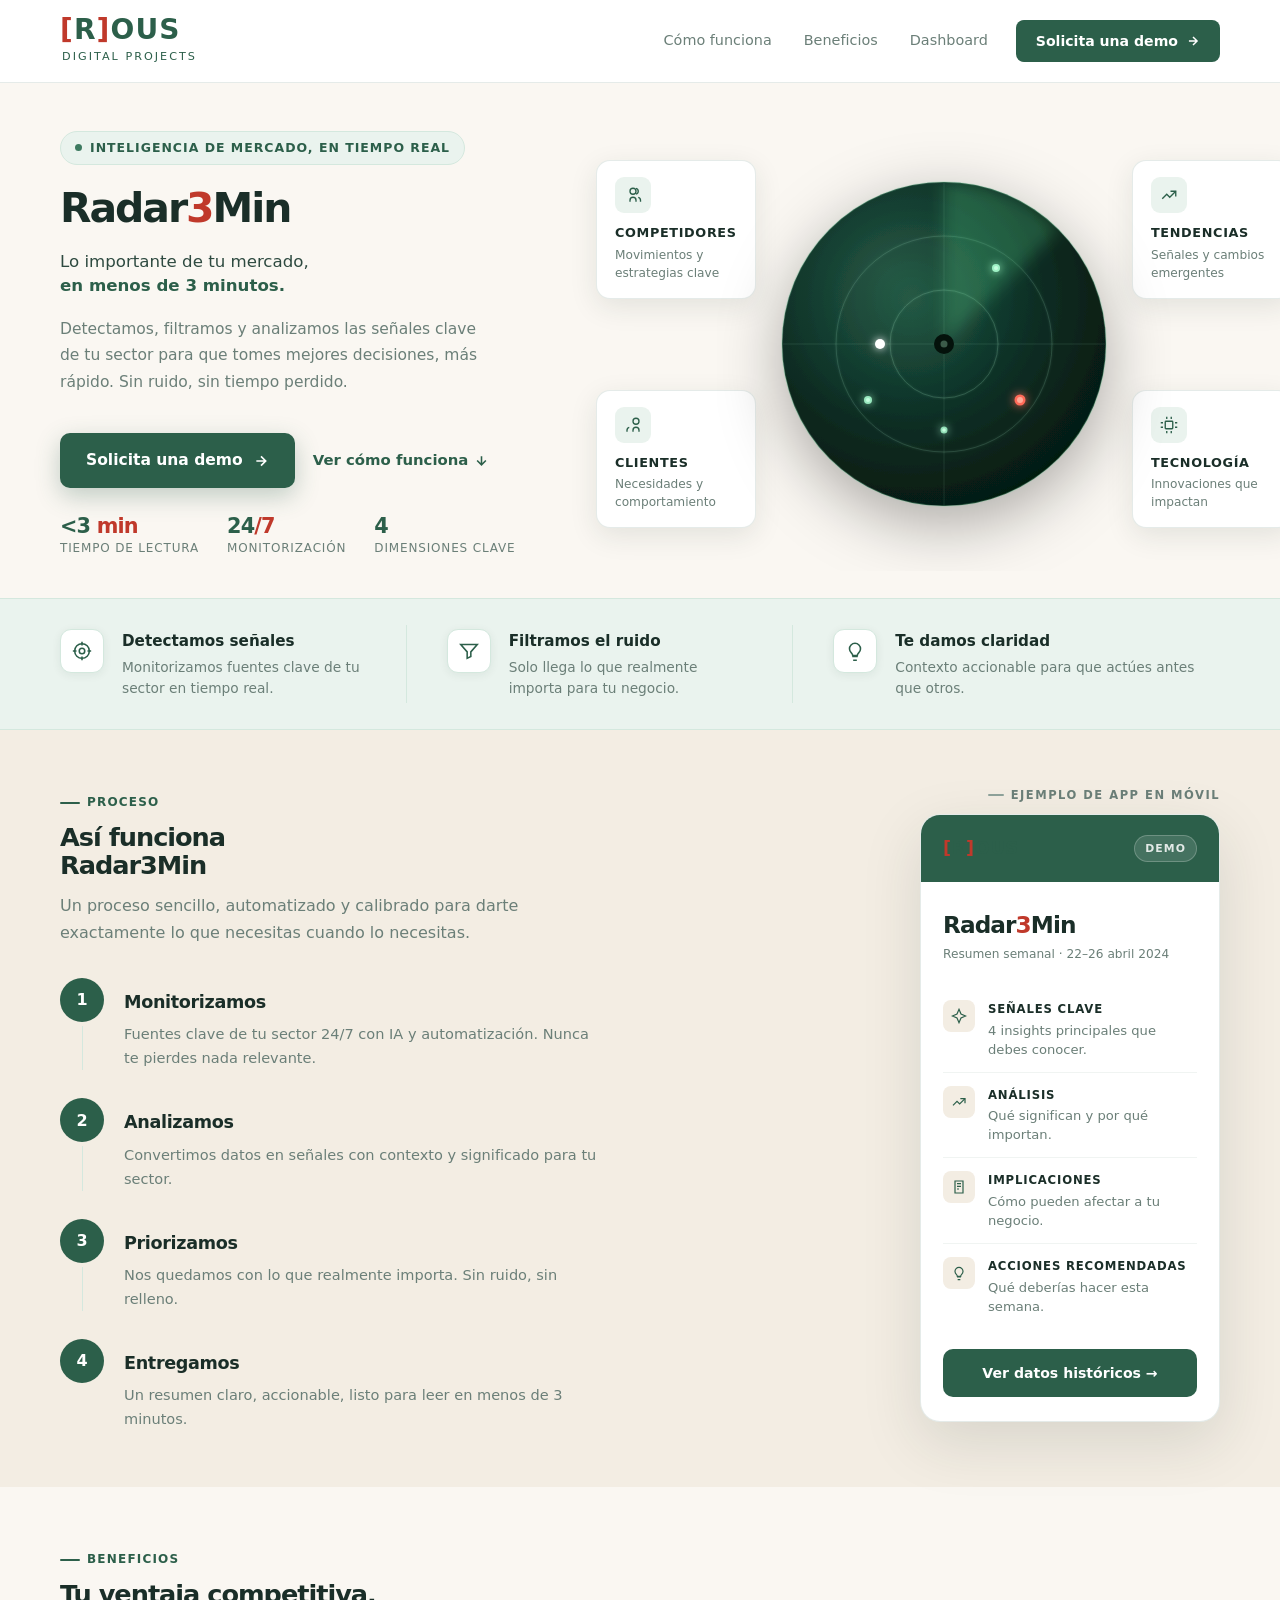
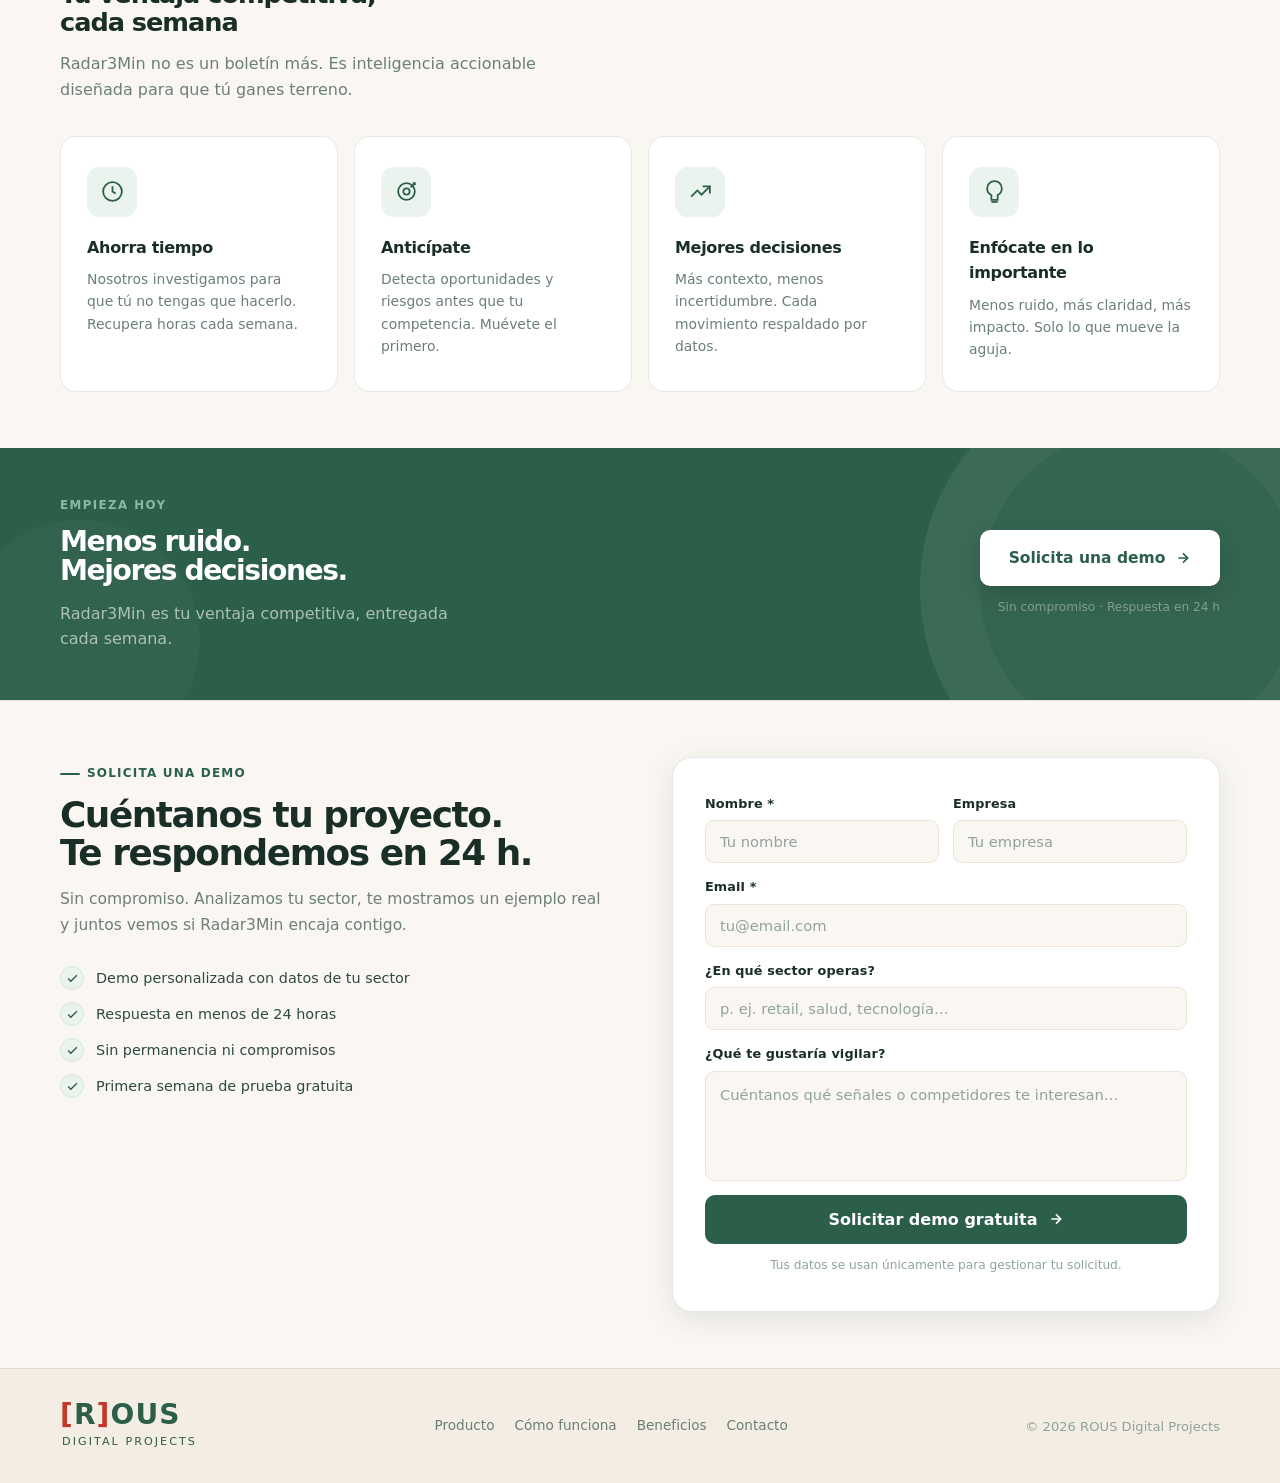
==== index.html @ 96bb55fa "Add files via upload Primera versión Radar3Min" ====
<!DOCTYPE html>
<html lang="es">
<head>
  <meta charset="UTF-8" />
  <meta name="viewport" content="width=device-width, initial-scale=1.0" />
  <title>Radar3Min | ROUS Digital Projects</title>
  <style>
    :root {
      --sage-dark:  #2c5f4a;
      --sage:       #3d7a60;
      --sage-mid:   #5a9478;
      --sage-light: #8bb8a0;
      --sage-pale:  #d4e8de;
      --sage-ghost: #eaf3ee;

      --red:        #c0392b;
      --red-soft:   #e05a4e;

      --cream:      #faf7f2;
      --cream2:     #f3ede3;
      --cream3:     #ece5d8;
      --cream4:     #e4dccb;

      --ink:        #1a2e28;
      --ink2:       #2e4a40;
      --muted:      #6b7f78;
      --muted2:     #8fa39b;

      --line:       rgba(44,95,74,0.12);
      --line2:      rgba(44,95,74,0.07);

      --shadow-sm:  0 2px 10px rgba(28,50,42,0.07);
      --shadow-md:  0 8px 28px rgba(28,50,42,0.10);
      --shadow-lg:  0 20px 60px rgba(28,50,42,0.13);
    }

    * { box-sizing: border-box; margin: 0; padding: 0; }
    html { scroll-behavior: smooth; }

    body {
      font-family: Inter, system-ui, -apple-system, "Segoe UI", sans-serif;
      color: var(--ink);
      background: var(--cream);
      line-height: 1.6;
      -webkit-font-smoothing: antialiased;
    }

    a { color: inherit; text-decoration: none; }
    img { display: block; max-width: 100%; }

    .container {
      width: min(1160px, 92%);
      margin: 0 auto;
    }

    /* ── BRAND ── */
    .brand-wrap {
      display: inline-flex;
      flex-direction: column;
      gap: 4px;
      text-decoration: none;
    }

    .brand-name {
      display: flex;
      align-items: baseline;
      gap: 0;
      font-size: 1.75rem;
      font-weight: 300;
      letter-spacing: 0.04em;
      line-height: 1;
    }

    .brand-bracket {
      color: var(--red);
      font-weight: 700;
    }

    .brand-letter {
      color: var(--sage-dark);
      font-weight: 600;
    }

    .brand-ous {
      color: var(--sage-dark);
      font-weight: 700;
    }

    .brand-name {
      color: var(--sage-dark);
    }

    .brand-sub {
      font-size: 0.7rem;
      letter-spacing: 0.18em;
      text-transform: uppercase;
      margin-left: 2px;
      font-weight: 500;
      color: var(--sage-dark);
    }

    /* on dark backgrounds keep brackets red, rest white */
    .brand-light .brand-name   { color: white; }
    .brand-light .brand-letter { color: var(--sage-dark); }
    .brand-light .brand-ous    { color: var(--sage-dark); }
    .brand-light .brand-sub    { color: rgba(255,255,255,0.6); }

    /* ── HEADER ── */
    header {
      background: white;
      border-bottom: 1px solid var(--line);
      position: sticky;
      top: 0;
      z-index: 100;
    }

    .header-inner {
      display: flex;
      align-items: center;
      justify-content: space-between;
      gap: 24px;
      padding: 16px 0;
    }

    nav {
      display: flex;
      align-items: center;
      gap: 4px;
    }

    nav a:not(.nav-cta) {
      color: var(--muted);
      font-size: 0.9rem;
      font-weight: 500;
      padding: 8px 14px;
      border-radius: 8px;
      transition: color 0.18s, background 0.18s;
    }

    nav a:not(.nav-cta):hover {
      color: var(--ink);
      background: var(--cream2);
    }

    .nav-cta {
      background: var(--sage-dark);
      color: white;
      font-size: 0.88rem;
      font-weight: 600;
      padding: 10px 20px;
      border-radius: 8px;
      margin-left: 10px;
      display: inline-flex;
      align-items: center;
      gap: 8px;
      transition: background 0.18s, transform 0.15s;
    }

    .nav-cta:hover {
      background: var(--sage);
      transform: translateY(-1px);
    }

    /* ── HERO ── */
    .hero {
      background: var(--cream);
      padding: 48px 0 40px;
    }

    .hero-grid {
      display: grid;
      grid-template-columns: 1fr 1fr;
      gap: 56px;
      align-items: center;
    }

    .hero-pill {
      display: inline-flex;
      align-items: center;
      gap: 8px;
      background: var(--sage-ghost);
      border: 1px solid var(--sage-pale);
      color: var(--sage-dark);
      font-size: 0.78rem;
      font-weight: 600;
      letter-spacing: 0.08em;
      text-transform: uppercase;
      padding: 6px 14px;
      border-radius: 999px;
      margin-bottom: 24px;
    }

    .dot-pulse {
      width: 7px;
      height: 7px;
      border-radius: 50%;
      background: var(--sage);
      animation: pulse-dot 2.2s ease-in-out infinite;
    }

    @keyframes pulse-dot {
      0%, 100% { opacity: 1; transform: scale(1); }
      50%       { opacity: 0.4; transform: scale(0.8); }
    }

    h1 {
      font-size: clamp(1.9rem, 3.2vw, 2.8rem);
      font-weight: 800;
      letter-spacing: -0.05em;
      line-height: 0.95;
      color: var(--ink);
      margin-bottom: 22px;
    }

    h1 .accent { color: var(--red); }

    .hero-tagline {
      font-size: clamp(1rem, 1.3vw, 1.15rem);
      color: var(--ink2);
      font-weight: 400;
      line-height: 1.45;
      max-width: 460px;
      margin-bottom: 18px;
    }

    .hero-tagline strong { font-weight: 700; color: var(--sage-dark); }

    .hero-copy {
      font-size: 0.97rem;
      color: var(--muted);
      max-width: 420px;
      margin-bottom: 38px;
      line-height: 1.7;
    }

    .hero-actions {
      display: flex;
      align-items: center;
      gap: 18px;
      flex-wrap: wrap;
      margin-bottom: 28px;
    }

    .btn-primary {
      background: var(--sage-dark);
      color: white;
      padding: 15px 26px;
      border-radius: 10px;
      font-weight: 700;
      font-size: 0.97rem;
      display: inline-flex;
      align-items: center;
      gap: 10px;
      box-shadow: 0 8px 24px rgba(44,95,74,0.28);
      transition: background 0.18s, transform 0.15s, box-shadow 0.18s;
    }

    .btn-primary:hover {
      background: var(--sage);
      transform: translateY(-2px);
      box-shadow: 0 14px 32px rgba(44,95,74,0.34);
    }

    .btn-text {
      color: var(--sage-dark);
      font-weight: 600;
      font-size: 0.93rem;
      display: inline-flex;
      align-items: center;
      gap: 6px;
      transition: gap 0.18s;
    }

    .btn-text:hover { gap: 10px; }

    .hero-trust {
      display: flex;
      gap: 28px;
      flex-wrap: wrap;
    }

    .trust-item {
      display: flex;
      flex-direction: column;
      gap: 2px;
    }

    .trust-value {
      font-size: 1.3rem;
      font-weight: 800;
      color: var(--sage-dark);
      letter-spacing: -0.04em;
      line-height: 1;
    }

    .trust-value .accent { color: var(--red); }

    .trust-label {
      font-size: 0.75rem;
      color: var(--muted);
      text-transform: uppercase;
      letter-spacing: 0.07em;
      font-weight: 500;
    }

    /* ── RADAR SVG ── */
    .radar-side {
      display: flex;
      align-items: center;
      justify-content: center;
    }

    .radar-scene {
      position: relative;
      width: 340px;
      height: 340px;
    }

    .rd {
      position: absolute;
      inset: 0;
      width: 100%;
      height: 100%;
      overflow: visible;
    }

    .rd-sweep {
      transform-origin: 170px 170px;
      animation: rdSpin 5.5s linear infinite;
    }

    @keyframes rdSpin {
      from { transform: rotate(0deg); }
      to   { transform: rotate(360deg); }
    }

    .blip-glow {
      transform-box: fill-box;
      transform-origin: center;
      animation: blipBreath 3.5s ease-in-out infinite;
      animation-delay: var(--delay, 0s);
    }

    @keyframes blipBreath {
      0%, 100% { opacity: 0.6;  transform: scale(0.9); }
      50%       { opacity: 1;   transform: scale(1.18); }
    }

    /* floating label cards around radar */
    .rcard {
      position: absolute;
      background: white;
      border: 1px solid var(--line);
      border-radius: 14px;
      padding: 16px 18px;
      width: 160px;
      box-shadow: var(--shadow-md);
      transition: transform 0.25s ease, box-shadow 0.25s ease;
    }

    .rcard:hover {
      transform: translateY(-4px);
      box-shadow: var(--shadow-lg);
    }

    .rcard-icon {
      width: 36px;
      height: 36px;
      border-radius: 9px;
      background: var(--sage-ghost);
      display: grid;
      place-items: center;
      margin-bottom: 10px;
      color: var(--sage-dark);
    }

    .rcard-icon svg { width: 18px; height: 18px; stroke-width: 1.8; }

    .rcard strong {
      display: block;
      font-size: 0.8rem;
      font-weight: 700;
      color: var(--ink);
      margin-bottom: 3px;
      text-transform: uppercase;
      letter-spacing: 0.05em;
    }

    .rcard p {
      font-size: 0.76rem;
      color: var(--muted);
      line-height: 1.45;
    }

    .rcard.tl { top: -14px;  left: -178px; }
    .rcard.tr { top: -14px;  right: -178px; }
    .rcard.bl { bottom: -14px; left: -178px; }
    .rcard.br { bottom: -14px; right: -178px; }

    /* ── STRIP ── */
    .strip {
      background: var(--sage-ghost);
      border-top: 1px solid var(--sage-pale);
      border-bottom: 1px solid var(--sage-pale);
      padding: 26px 0;
    }

    .strip-grid {
      display: grid;
      grid-template-columns: repeat(3, 1fr);
      gap: 0;
    }

    .strip-item {
      display: flex;
      align-items: flex-start;
      gap: 18px;
      padding: 4px 40px 4px 0;
      border-right: 1px solid var(--sage-pale);
      margin-right: 40px;
    }

    .strip-item:last-child {
      border-right: 0;
      margin-right: 0;
      padding-right: 0;
    }

    .strip-icon {
      width: 44px;
      height: 44px;
      border-radius: 11px;
      background: white;
      border: 1px solid var(--sage-pale);
      display: grid;
      place-items: center;
      flex: 0 0 44px;
      color: var(--sage-dark);
      box-shadow: var(--shadow-sm);
    }

    .strip-icon svg { width: 22px; height: 22px; stroke-width: 1.7; }

    .strip-text strong {
      display: block;
      font-size: 0.95rem;
      font-weight: 700;
      color: var(--ink);
      margin-bottom: 4px;
    }

    .strip-text p {
      font-size: 0.86rem;
      color: var(--muted);
      line-height: 1.5;
    }

    /* ── SECTION BASE ── */
    .section {
      padding: 56px 0;
    }

    .section.tinted {
      background: var(--cream2);
    }

    .tag {
      display: inline-flex;
      align-items: center;
      gap: 7px;
      font-size: 0.75rem;
      font-weight: 700;
      text-transform: uppercase;
      letter-spacing: 0.1em;
      color: var(--sage-dark);
      margin-bottom: 12px;
    }

    .tag::before {
      content: "";
      width: 20px;
      height: 2px;
      background: var(--sage-dark);
      border-radius: 2px;
      flex: 0 0 20px;
    }

    h2.s-title {
      font-size: clamp(1.3rem, 2vw, 1.75rem);
      font-weight: 800;
      letter-spacing: -0.04em;
      line-height: 1.08;
      color: var(--ink);
      margin-bottom: 14px;
    }

    .s-sub {
      font-size: 1rem;
      color: var(--muted);
      max-width: 500px;
      margin-bottom: 32px;
      line-height: 1.65;
    }

    /* ── HOW ── */
    .how-layout {
      display: grid;
      grid-template-columns: 1fr 1fr;
      gap: 64px;
      align-items: start;
    }

    .steps {
      display: flex;
      flex-direction: column;
      gap: 0;
    }

    .step {
      display: flex;
      gap: 20px;
      padding-bottom: 28px;
    }

    .step:last-child { padding-bottom: 0; }

    .step-col {
      display: flex;
      flex-direction: column;
      align-items: center;
      gap: 0;
      flex: 0 0 44px;
    }

    .step-num {
      width: 44px;
      height: 44px;
      border-radius: 50%;
      background: var(--sage-dark);
      color: white;
      display: grid;
      place-items: center;
      font-size: 1rem;
      font-weight: 800;
      flex: 0 0 44px;
      position: relative;
      z-index: 1;
    }

    .step-connector {
      width: 1px;
      flex: 1;
      min-height: 20px;
      background: var(--sage-pale);
      margin-top: 4px;
    }

    .step:last-child .step-connector { display: none; }

    .step-content {
      padding-top: 10px;
    }

    .step-content h3 {
      font-size: 1.1rem;
      font-weight: 700;
      color: var(--ink);
      margin-bottom: 6px;
      letter-spacing: -0.02em;
    }

    .step-content p {
      font-size: 0.91rem;
      color: var(--muted);
      line-height: 1.65;
    }

    /* ── REPORT CARD ── */
    .report-card {
      background: white;
      border-radius: 20px;
      border: 1px solid var(--line);
      box-shadow: var(--shadow-lg);
      overflow: hidden;
      max-width: 300px;
      margin-left: auto;
    }

    .rc-head {
      background: var(--sage-dark);
      padding: 20px 22px;
      display: flex;
      align-items: center;
      justify-content: space-between;
    }

    /* brand inside card: override to small size */
    .rc-head .brand-name { font-size: 1.1rem; }

    /* wrapper for card + label above */
    .report-card-wrapper {
      display: flex;
      flex-direction: column;
      align-items: flex-end;
      gap: 10px;
    }

    .rc-section-label {
      font-size: 0.72rem;
      font-weight: 700;
      text-transform: uppercase;
      letter-spacing: 0.13em;
      color: var(--muted);
      display: flex;
      align-items: center;
      gap: 7px;
    }

    .rc-section-label::before {
      content: "";
      width: 16px;
      height: 1.5px;
      background: var(--muted2);
      border-radius: 2px;
    }

    .rc-badge {
      background: rgba(255,255,255,0.12);
      border: 1px solid rgba(255,255,255,0.22);
      color: rgba(255,255,255,0.85);
      font-size: 0.68rem;
      font-weight: 700;
      letter-spacing: 0.1em;
      text-transform: uppercase;
      padding: 4px 10px;
      border-radius: 999px;
    }

    .rc-body { padding: 24px 22px; }

    .rc-title {
      font-size: 1.45rem;
      font-weight: 800;
      letter-spacing: -0.04em;
      color: var(--ink);
      margin-bottom: 2px;
    }

    .rc-title .accent { color: var(--red); }

    .rc-date {
      font-size: 0.76rem;
      color: var(--muted);
      margin-bottom: 22px;
      display: block;
    }

    .rc-row {
      display: flex;
      gap: 13px;
      padding: 13px 0;
      border-bottom: 1px solid var(--line2);
    }

    .rc-row:last-of-type { border-bottom: 0; }

    .rc-ico {
      width: 32px;
      height: 32px;
      border-radius: 8px;
      background: var(--cream2);
      flex: 0 0 32px;
      display: grid;
      place-items: center;
      color: var(--sage-dark);
    }

    .rc-ico svg { width: 16px; height: 16px; stroke-width: 1.8; }

    .rc-lbl {
      font-size: 0.73rem;
      font-weight: 700;
      text-transform: uppercase;
      letter-spacing: 0.07em;
      color: var(--ink);
      margin-bottom: 2px;
    }

    .rc-desc {
      font-size: 0.82rem;
      color: var(--muted);
      line-height: 1.45;
    }

    .rc-btn {
      display: flex;
      align-items: center;
      justify-content: center;
      gap: 8px;
      background: var(--sage-dark);
      color: white;
      font-weight: 700;
      font-size: 0.88rem;
      padding: 13px 18px;
      border-radius: 10px;
      margin-top: 20px;
      transition: background 0.18s;
    }

    .rc-btn:hover { background: var(--sage); }

    /* ── BENEFITS ── */
    .benefits-grid {
      display: grid;
      grid-template-columns: repeat(4, 1fr);
      gap: 16px;
    }

    .benefit {
      background: white;
      border: 1px solid var(--line);
      border-radius: 16px;
      padding: 30px 26px;
      transition: box-shadow 0.22s, transform 0.22s;
    }

    .benefit:hover {
      box-shadow: var(--shadow-md);
      transform: translateY(-3px);
    }

    .benefit-ico {
      width: 50px;
      height: 50px;
      border-radius: 13px;
      background: var(--sage-ghost);
      display: grid;
      place-items: center;
      margin-bottom: 18px;
      color: var(--sage-dark);
    }

    .benefit-ico svg { width: 25px; height: 25px; stroke-width: 1.7; }

    .benefit h3 {
      font-size: 1rem;
      font-weight: 700;
      color: var(--ink);
      margin-bottom: 8px;
      letter-spacing: -0.02em;
    }

    .benefit p {
      font-size: 0.87rem;
      color: var(--muted);
      line-height: 1.6;
    }

    /* ── CTA ── */
    .cta-band {
      background: var(--sage-dark);
      padding: 48px 0;
      position: relative;
      overflow: hidden;
    }

    .cta-band::before {
      content: "";
      position: absolute;
      right: -80px;
      top: -80px;
      width: 320px;
      height: 320px;
      border-radius: 50%;
      background: rgba(255,255,255,0.04);
      border: 60px solid rgba(255,255,255,0.035);
    }

    .cta-band::after {
      content: "";
      position: absolute;
      left: -40px;
      bottom: -60px;
      width: 240px;
      height: 240px;
      border-radius: 50%;
      background: rgba(255,255,255,0.025);
    }

    .cta-inner {
      position: relative;
      z-index: 1;
      display: grid;
      grid-template-columns: 1fr auto;
      gap: 56px;
      align-items: center;
    }

    .cta-tag {
      font-size: 0.74rem;
      font-weight: 700;
      letter-spacing: 0.12em;
      text-transform: uppercase;
      color: var(--sage-light);
      margin-bottom: 14px;
    }

    .cta-band h2 {
      font-size: clamp(1.4rem, 2.2vw, 2rem);
      font-weight: 800;
      letter-spacing: -0.05em;
      line-height: 1;
      color: white;
      margin-bottom: 16px;
    }

    .cta-band > .cta-inner > div > p {
      font-size: 1rem;
      color: rgba(255,255,255,0.6);
      max-width: 400px;
      line-height: 1.6;
    }

    .cta-right {
      display: flex;
      flex-direction: column;
      gap: 12px;
      align-items: flex-end;
      flex: 0 0 auto;
    }

    .btn-white {
      background: white;
      color: var(--sage-dark);
      font-weight: 700;
      font-size: 0.97rem;
      padding: 16px 28px;
      border-radius: 10px;
      display: inline-flex;
      align-items: center;
      gap: 10px;
      min-width: 240px;
      justify-content: center;
      box-shadow: 0 8px 24px rgba(0,0,0,0.14);
      transition: transform 0.15s, box-shadow 0.15s;
    }

    .btn-white:hover {
      transform: translateY(-2px);
      box-shadow: 0 14px 32px rgba(0,0,0,0.2);
    }

    .cta-note {
      font-size: 0.76rem;
      color: rgba(255,255,255,0.38);
    }

    /* ── FOOTER ── */
    footer {
      background: var(--cream2);
      border-top: 1px solid var(--line);
      padding: 32px 0;
    }

    .footer-inner {
      display: flex;
      align-items: center;
      justify-content: space-between;
      gap: 24px;
      flex-wrap: wrap;
    }

    .footer-links {
      display: flex;
      gap: 20px;
    }

    .footer-links a {
      font-size: 0.85rem;
      color: var(--muted);
      transition: color 0.18s;
    }

    .footer-links a:hover { color: var(--ink); }

    .footer-copy {
      font-size: 0.82rem;
      color: var(--muted2);
    }

    /* ── DEMO FORM ── */
    .demo-section {
      background: var(--cream);
      border-top: 1px solid var(--line);
    }

    .demo-inner {
      display: grid;
      grid-template-columns: 1fr 1fr;
      gap: 64px;
      align-items: start;
    }

    .demo-left h2 {
      font-size: clamp(1.7rem, 2.8vw, 2.3rem);
      font-weight: 800;
      letter-spacing: -0.04em;
      line-height: 1.08;
      color: var(--ink);
      margin-bottom: 14px;
    }

    .demo-left p {
      font-size: 0.97rem;
      color: var(--muted);
      line-height: 1.65;
      margin-bottom: 28px;
    }

    .demo-perks {
      display: flex;
      flex-direction: column;
      gap: 12px;
    }

    .demo-perk {
      display: flex;
      align-items: center;
      gap: 12px;
      font-size: 0.9rem;
      color: var(--ink2);
    }

    .perk-check {
      width: 24px;
      height: 24px;
      border-radius: 50%;
      background: var(--sage-ghost);
      border: 1px solid var(--sage-pale);
      display: grid;
      place-items: center;
      flex: 0 0 24px;
      color: var(--sage-dark);
    }

    .perk-check svg { width: 13px; height: 13px; stroke-width: 2.5; }

    /* form */
    .demo-form {
      background: white;
      border: 1px solid var(--line);
      border-radius: 20px;
      padding: 36px 32px;
      box-shadow: var(--shadow-md);
    }

    .form-row {
      display: grid;
      grid-template-columns: 1fr 1fr;
      gap: 14px;
    }

    .form-group {
      display: flex;
      flex-direction: column;
      gap: 6px;
      margin-bottom: 14px;
    }

    .form-group.full { grid-column: 1 / -1; }

    .form-label {
      font-size: 0.8rem;
      font-weight: 600;
      color: var(--ink);
      letter-spacing: 0.01em;
    }

    .form-input,
    .form-textarea {
      width: 100%;
      padding: 12px 14px;
      border: 1.5px solid var(--cream3);
      border-radius: 9px;
      font-size: 0.92rem;
      font-family: inherit;
      color: var(--ink);
      background: var(--cream);
      outline: none;
      transition: border-color 0.18s, background 0.18s;
      resize: none;
    }

    .form-input::placeholder,
    .form-textarea::placeholder { color: var(--muted2); }

    .form-input:focus,
    .form-textarea:focus {
      border-color: var(--sage-mid);
      background: white;
    }

    .form-textarea { height: 110px; line-height: 1.55; }

    .form-submit {
      width: 100%;
      background: var(--sage-dark);
      color: white;
      border: none;
      padding: 15px 24px;
      border-radius: 10px;
      font-size: 1rem;
      font-weight: 700;
      font-family: inherit;
      cursor: pointer;
      display: flex;
      align-items: center;
      justify-content: center;
      gap: 10px;
      margin-top: 6px;
      transition: background 0.18s, transform 0.15s;
    }

    .form-submit:hover {
      background: var(--sage);
      transform: translateY(-1px);
    }

    .form-note {
      text-align: center;
      font-size: 0.76rem;
      color: var(--muted2);
      margin-top: 12px;
    }

    @media (max-width: 860px) {
      .demo-inner { grid-template-columns: 1fr; gap: 36px; }
    }

    @media (max-width: 580px) {
      .demo-form { padding: 24px 20px; }
      .form-row { grid-template-columns: 1fr; }
    }

    /* ── FADE IN ── */
    .fade {
      opacity: 0;
      transform: translateY(20px);
      transition: opacity 0.55s ease, transform 0.55s ease;
    }

    .fade.in {
      opacity: 1;
      transform: none;
    }

    .fade.d1 { transition-delay: 0.1s; }
    .fade.d2 { transition-delay: 0.2s; }
    .fade.d3 { transition-delay: 0.3s; }
    .fade.d4 { transition-delay: 0.4s; }

    /* ── RESPONSIVE ── */
    @media (max-width: 1080px) {
      .rcard { display: none; }
    }

    @media (max-width: 860px) {
      nav a:not(.nav-cta) { display: none; }

      .hero-grid,
      .how-layout,
      .cta-inner { grid-template-columns: 1fr; }

      .hero-grid { gap: 44px; }

      .radar-side { justify-content: flex-start; }

      .strip-grid { grid-template-columns: 1fr; }
      .strip-item {
        border-right: 0;
        border-bottom: 1px solid var(--sage-pale);
        padding: 0 0 24px;
        margin: 0 0 24px;
      }
      .strip-item:last-child { border-bottom: 0; margin-bottom: 0; padding-bottom: 0; }

      .benefits-grid { grid-template-columns: 1fr 1fr; }

      .report-card { margin: 0; max-width: 100%; }

      .cta-right { align-items: stretch; }
      .btn-white { min-width: auto; }
    }

    @media (max-width: 580px) {
      .hero { padding: 56px 0 52px; }
      .section { padding: 60px 0; }
      .benefits-grid { grid-template-columns: 1fr; }
      .footer-inner { flex-direction: column; align-items: flex-start; }
      .radar-scene { width: 280px; height: 280px; }
    }
  </style>
</head>
<body>

<!-- HEADER -->
<header>
  <div class="container header-inner">
    <a class="brand-wrap brand-dark" href="#" aria-label="ROUS Digital Projects">
      <span class="brand-name">
        <span class="brand-bracket">[</span><span class="brand-letter">R</span><span class="brand-bracket">]</span><span class="brand-ous">OUS</span>
      </span>
      <span class="brand-sub">Digital Projects</span>
    </a>

    <nav>
      <a href="#como-funciona">Cómo funciona</a>
      <a href="#beneficios">Beneficios</a>
      <a href="./radar_3_min_dashboard.html">Dashboard</a>
      <a class="nav-cta" href="#demo">
        Solicita una demo
        <svg width="14" height="14" viewBox="0 0 24 24" fill="none" stroke="currentColor" stroke-width="2.5"><path d="M5 12h14M12 5l7 7-7 7"/></svg>
      </a>
    </nav>
  </div>
</header>

<!-- HERO -->
<section class="hero" id="que-es">
  <div class="container hero-grid">

    <!-- copy -->
    <div>
      <div class="hero-pill">
        <span class="dot-pulse"></span>
        Inteligencia de mercado, en tiempo real
      </div>

      <h1>Radar<span class="accent">3</span>Min</h1>

      <p class="hero-tagline">
        Lo importante de tu mercado,<br>
        <strong>en menos de 3 minutos.</strong>
      </p>

      <p class="hero-copy">
        Detectamos, filtramos y analizamos las señales clave de tu sector para que tomes mejores decisiones, más rápido. Sin ruido, sin tiempo perdido.
      </p>

      <div class="hero-actions">
        <a class="btn-primary" href="#demo">
          Solicita una demo
          <svg width="16" height="16" viewBox="0 0 24 24" fill="none" stroke="currentColor" stroke-width="2.5"><path d="M5 12h14M12 5l7 7-7 7"/></svg>
        </a>
        <a class="btn-text" href="#como-funciona">
          Ver cómo funciona
          <svg width="15" height="15" viewBox="0 0 24 24" fill="none" stroke="currentColor" stroke-width="2.5"><path d="M12 5v14M5 12l7 7 7-7"/></svg>
        </a>
      </div>

      <div class="hero-trust">
        <div class="trust-item">
          <div class="trust-value">&lt;3<span class="accent"> min</span></div>
          <div class="trust-label">Tiempo de lectura</div>
        </div>
        <div class="trust-item">
          <div class="trust-value">24<span class="accent">/7</span></div>
          <div class="trust-label">Monitorización</div>
        </div>
        <div class="trust-item">
          <div class="trust-value">4</div>
          <div class="trust-label">Dimensiones clave</div>
        </div>
      </div>
    </div>

    <!-- radar -->
    <div class="radar-side">
      <div class="radar-scene">

        <!-- floating cards (hidden on small screens) -->
        <div class="rcard tl">
          <div class="rcard-icon">
            <svg viewBox="0 0 24 24" fill="none" stroke="currentColor"><path d="M16 21v-2a4 4 0 0 0-8 0v2"/><circle cx="12" cy="7" r="4"/><path d="M22 21v-2a4 4 0 0 0-3-3.87M16 3.13a4 4 0 0 1 0 7.75"/></svg>
          </div>
          <strong>Competidores</strong>
          <p>Movimientos y estrategias clave</p>
        </div>

        <div class="rcard tr">
          <div class="rcard-icon">
            <svg viewBox="0 0 24 24" fill="none" stroke="currentColor"><path d="M3 17l6-6 4 4 8-8"/><path d="M14 7h7v7"/></svg>
          </div>
          <strong>Tendencias</strong>
          <p>Señales y cambios emergentes</p>
        </div>

        <div class="rcard bl">
          <div class="rcard-icon">
            <svg viewBox="0 0 24 24" fill="none" stroke="currentColor"><path d="M20 21v-2a4 4 0 0 0-8 0v2"/><circle cx="16" cy="7" r="4"/><path d="M4 21v-2a4 4 0 0 1 3-3.87"/></svg>
          </div>
          <strong>Clientes</strong>
          <p>Necesidades y comportamiento</p>
        </div>

        <div class="rcard br">
          <div class="rcard-icon">
            <svg viewBox="0 0 24 24" fill="none" stroke="currentColor"><rect x="7" y="7" width="10" height="10" rx="1"/><path d="M9 1v3M15 1v3M9 20v3M15 20v3M20 9h3M20 15h3M1 9h3M1 15h3"/></svg>
          </div>
          <strong>Tecnología</strong>
          <p>Innovaciones que impactan</p>
        </div>

        <!-- radar SVG – dark sonar style -->
        <svg class="rd" viewBox="0 0 340 340" xmlns="http://www.w3.org/2000/svg">
          <defs>
            <!-- dark green disc, lighter off-centre for depth -->
            <radialGradient id="rdBg" cx="40%" cy="36%" r="68%">
              <stop offset="0%"   stop-color="#1b4d3a"/>
              <stop offset="48%"  stop-color="#0d3228"/>
              <stop offset="100%" stop-color="#051910"/>
            </radialGradient>

            <!-- subtle specular gloss top-left -->
            <radialGradient id="rdSpec" cx="32%" cy="27%" r="46%">
              <stop offset="0%"   stop-color="rgba(140,230,185,0.11)"/>
              <stop offset="100%" stop-color="rgba(140,230,185,0)"/>
            </radialGradient>

            <clipPath id="rdClip">
              <circle cx="170" cy="170" r="162"/>
            </clipPath>

            <filter id="rdShadow" x="-20%" y="-20%" width="140%" height="140%">
              <feDropShadow dx="0" dy="18" stdDeviation="32" flood-color="#000" flood-opacity="0.32"/>
            </filter>

            <!-- ring soft glow -->
            <filter id="ringGlow" x="-8%" y="-8%" width="116%" height="116%">
              <feGaussianBlur stdDeviation="1.2" result="b"/>
              <feMerge><feMergeNode in="b"/><feMergeNode in="SourceGraphic"/></feMerge>
            </filter>

            <!-- sweep sector blur -->
            <filter id="sweepBlur" x="-25%" y="-25%" width="150%" height="150%">
              <feGaussianBlur stdDeviation="8"/>
            </filter>

            <!-- leading edge bright glow -->
            <filter id="edgeGlow" x="-200%" y="-10%" width="500%" height="120%">
              <feGaussianBlur stdDeviation="3" result="b"/>
              <feMerge><feMergeNode in="b"/><feMergeNode in="SourceGraphic"/></feMerge>
            </filter>

            <!-- blip point glow -->
            <filter id="blipGlow" x="-200%" y="-200%" width="500%" height="500%">
              <feGaussianBlur stdDeviation="4.5" result="b"/>
              <feMerge><feMergeNode in="b"/><feMergeNode in="SourceGraphic"/></feMerge>
            </filter>

            <!-- red blip glow -->
            <filter id="redGlow" x="-200%" y="-200%" width="500%" height="500%">
              <feGaussianBlur stdDeviation="5" result="b"/>
              <feMerge><feMergeNode in="b"/><feMergeNode in="SourceGraphic"/></feMerge>
            </filter>
          </defs>

          <!-- disc base -->
          <circle cx="170" cy="170" r="162" fill="url(#rdBg)" filter="url(#rdShadow)"/>

          <!-- clipped interior -->
          <g clip-path="url(#rdClip)">
            <!-- gloss overlay -->
            <circle cx="170" cy="170" r="162" fill="url(#rdSpec)"/>

            <!-- concentric rings -->
            <circle cx="170" cy="170" r="54"  fill="none" stroke="rgba(160,225,190,0.2)"  stroke-width="1" filter="url(#ringGlow)"/>
            <circle cx="170" cy="170" r="108" fill="none" stroke="rgba(160,225,190,0.16)" stroke-width="1" filter="url(#ringGlow)"/>

            <!-- crosshair: H + V only, very subtle -->
            <line x1="8"   y1="170" x2="332" y2="170" stroke="rgba(160,225,190,0.13)" stroke-width="1"/>
            <line x1="170" y1="8"   x2="170" y2="332" stroke="rgba(160,225,190,0.13)" stroke-width="1"/>

            <!-- rotating sweep (45° sector clockwise from north) -->
            <g class="rd-sweep">
              <path d="M170,170 L170,8 A162,162 0 0,1 285,55 Z"
                    fill="rgba(80,200,130,0.28)" filter="url(#sweepBlur)"/>
              <line x1="170" y1="170" x2="170" y2="8"
                    stroke="rgba(180,255,215,0.82)" stroke-width="1.5" stroke-linecap="round"
                    filter="url(#edgeGlow)"/>
            </g>

            <!-- blip 1: bright white, mid-left -->
            <circle cx="106" cy="170" r="5"   fill="white"                    filter="url(#blipGlow)"/>
            <circle cx="106" cy="170" r="2.5" fill="white"/>

            <!-- blip 2: upper-right -->
            <circle cx="222" cy="94"  r="4"   fill="rgba(170,255,210,0.88)"  filter="url(#blipGlow)"/>
            <circle cx="222" cy="94"  r="2"   fill="rgba(200,255,225,0.95)"/>

            <!-- blip 3: lower-left -->
            <circle cx="94"  cy="226" r="4"   fill="rgba(170,255,210,0.85)"  filter="url(#blipGlow)"/>
            <circle cx="94"  cy="226" r="2"   fill="rgba(200,255,225,0.95)"/>

            <!-- blip 4: red alert, lower-right -->
            <circle cx="246" cy="226" r="5.5" fill="#ff6b58"                  filter="url(#redGlow)"/>
            <circle cx="246" cy="226" r="3"   fill="#ffaa98"/>

            <!-- blip 5: lower-centre -->
            <circle cx="170" cy="256" r="3.5" fill="rgba(170,255,210,0.8)"   filter="url(#blipGlow)"/>
            <circle cx="170" cy="256" r="1.8" fill="rgba(200,255,225,0.95)"/>

            <!-- centre dot -->
            <circle cx="170" cy="170" r="10" fill="#04120b"/>
            <circle cx="170" cy="170" r="3.5" fill="rgba(160,225,190,0.35)"/>
          </g>

          <!-- outer ring -->
          <circle cx="170" cy="170" r="162" fill="none"
                  stroke="rgba(120,200,155,0.28)" stroke-width="1.5"/>
        </svg>

      </div>
    </div>

  </div>
</section>

<!-- STRIP -->
<div class="strip">
  <div class="container strip-grid">
    <div class="strip-item fade d1">
      <div class="strip-icon">
        <svg viewBox="0 0 24 24" fill="none" stroke="currentColor"><circle cx="12" cy="12" r="8"/><circle cx="12" cy="12" r="3"/><path d="M12 2v4M12 18v4M2 12h4M18 12h4"/></svg>
      </div>
      <div class="strip-text">
        <strong>Detectamos señales</strong>
        <p>Monitorizamos fuentes clave de tu sector en tiempo real.</p>
      </div>
    </div>

    <div class="strip-item fade d2">
      <div class="strip-icon">
        <svg viewBox="0 0 24 24" fill="none" stroke="currentColor"><path d="M3 5h18l-7 8v5l-4 2v-7L3 5z"/></svg>
      </div>
      <div class="strip-text">
        <strong>Filtramos el ruido</strong>
        <p>Solo llega lo que realmente importa para tu negocio.</p>
      </div>
    </div>

    <div class="strip-item fade d3">
      <div class="strip-icon">
        <svg viewBox="0 0 24 24" fill="none" stroke="currentColor"><path d="M9 18h6M10 22h4M8 14a6 6 0 1 1 8 0c-1 1-1.5 2-1.5 3h-5c0-1-.5-2-1.5-3z"/></svg>
      </div>
      <div class="strip-text">
        <strong>Te damos claridad</strong>
        <p>Contexto accionable para que actúes antes que otros.</p>
      </div>
    </div>
  </div>
</div>

<!-- HOW IT WORKS -->
<section class="section tinted" id="como-funciona">
  <div class="container how-layout">
    <div>
      <div class="tag">Proceso</div>
      <h2 class="s-title">Así funciona<br>Radar3Min</h2>
      <p class="s-sub">Un proceso sencillo, automatizado y calibrado para darte exactamente lo que necesitas cuando lo necesitas.</p>

      <div class="steps">
        <div class="step fade">
          <div class="step-col">
            <div class="step-num">1</div>
            <div class="step-connector"></div>
          </div>
          <div class="step-content">
            <h3>Monitorizamos</h3>
            <p>Fuentes clave de tu sector 24/7 con IA y automatización. Nunca te pierdes nada relevante.</p>
          </div>
        </div>

        <div class="step fade d1">
          <div class="step-col">
            <div class="step-num">2</div>
            <div class="step-connector"></div>
          </div>
          <div class="step-content">
            <h3>Analizamos</h3>
            <p>Convertimos datos en señales con contexto y significado para tu sector.</p>
          </div>
        </div>

        <div class="step fade d2">
          <div class="step-col">
            <div class="step-num">3</div>
            <div class="step-connector"></div>
          </div>
          <div class="step-content">
            <h3>Priorizamos</h3>
            <p>Nos quedamos con lo que realmente importa. Sin ruido, sin relleno.</p>
          </div>
        </div>

        <div class="step fade d3">
          <div class="step-col">
            <div class="step-num">4</div>
            <div class="step-connector"></div>
          </div>
          <div class="step-content">
            <h3>Entregamos</h3>
            <p>Un resumen claro, accionable, listo para leer en menos de 3 minutos.</p>
          </div>
        </div>
      </div>
    </div>

    <!-- report card -->
    <div class="report-card-wrapper">
      <p class="rc-section-label">Ejemplo de app en móvil</p>

    <aside class="report-card fade d1" id="ejemplo">
      <div class="rc-head">
        <div class="brand-wrap brand-light">
          <span class="brand-name"><span class="brand-bracket">[</span><span class="brand-letter">R</span><span class="brand-bracket">]</span><span class="brand-ous">OUS</span></span>
        </div>
        <span class="rc-badge">Demo</span>
      </div>

      <div class="rc-body">
        <div class="rc-title">Radar<span class="accent">3</span>Min</div>
        <span class="rc-date">Resumen semanal · 22–26 abril 2024</span>

        <div class="rc-row">
          <div class="rc-ico">
            <svg viewBox="0 0 24 24" fill="none" stroke="currentColor"><path d="M12 2l3 7 7 3-7 3-3 7-3-7-7-3 7-3 3-7z"/></svg>
          </div>
          <div>
            <div class="rc-lbl">Señales clave</div>
            <div class="rc-desc">4 insights principales que debes conocer.</div>
          </div>
        </div>

        <div class="rc-row">
          <div class="rc-ico">
            <svg viewBox="0 0 24 24" fill="none" stroke="currentColor"><path d="M3 17l6-6 4 4 8-8"/><path d="M14 7h7v7"/></svg>
          </div>
          <div>
            <div class="rc-lbl">Análisis</div>
            <div class="rc-desc">Qué significan y por qué importan.</div>
          </div>
        </div>

        <div class="rc-row">
          <div class="rc-ico">
            <svg viewBox="0 0 24 24" fill="none" stroke="currentColor"><path d="M6 3h12v18H6z"/><path d="M9 7h6M9 11h6M9 15h3"/></svg>
          </div>
          <div>
            <div class="rc-lbl">Implicaciones</div>
            <div class="rc-desc">Cómo pueden afectar a tu negocio.</div>
          </div>
        </div>

        <div class="rc-row">
          <div class="rc-ico">
            <svg viewBox="0 0 24 24" fill="none" stroke="currentColor"><path d="M9 18h6M10 22h4M8 14a6 6 0 1 1 8 0c-1 1-1.5 2-1.5 3h-5c0-1-.5-2-1.5-3z"/></svg>
          </div>
          <div>
            <div class="rc-lbl">Acciones recomendadas</div>
            <div class="rc-desc">Qué deberías hacer esta semana.</div>
          </div>
        </div>

        <a class="rc-btn" href="./radar_3_min_dashboard.html">Ver datos históricos →</a>
      </div>
    </aside>
    </div><!-- /report-card-wrapper -->
  </div>
</section>

<!-- BENEFITS -->
<section class="section" id="beneficios">
  <div class="container">
    <div class="tag">Beneficios</div>
    <h2 class="s-title">Tu ventaja competitiva,<br>cada semana</h2>
    <p class="s-sub">Radar3Min no es un boletín más. Es inteligencia accionable diseñada para que tú ganes terreno.</p>

    <div class="benefits-grid">
      <article class="benefit fade">
        <div class="benefit-ico">
          <svg viewBox="0 0 24 24" fill="none" stroke="currentColor"><circle cx="12" cy="12" r="9"/><path d="M12 7v5l3 2"/></svg>
        </div>
        <h3>Ahorra tiempo</h3>
        <p>Nosotros investigamos para que tú no tengas que hacerlo. Recupera horas cada semana.</p>
      </article>

      <article class="benefit fade d1">
        <div class="benefit-ico">
          <svg viewBox="0 0 24 24" fill="none" stroke="currentColor"><circle cx="12" cy="12" r="8"/><circle cx="12" cy="12" r="3"/><path d="M16 8l4-4M18 4h2v2"/></svg>
        </div>
        <h3>Anticípate</h3>
        <p>Detecta oportunidades y riesgos antes que tu competencia. Muévete el primero.</p>
      </article>

      <article class="benefit fade d2">
        <div class="benefit-ico">
          <svg viewBox="0 0 24 24" fill="none" stroke="currentColor"><path d="M3 17l6-6 4 4 8-8"/><path d="M14 7h7v7"/></svg>
        </div>
        <h3>Mejores decisiones</h3>
        <p>Más contexto, menos incertidumbre. Cada movimiento respaldado por datos.</p>
      </article>

      <article class="benefit fade d3">
        <div class="benefit-ico">
          <svg viewBox="0 0 24 24" fill="none" stroke="currentColor"><path d="M12 2a7 7 0 0 0-7 7c0 2.8 1.6 5.2 4 6.3V20h6v-4.7c2.4-1.1 4-3.5 4-6.3a7 7 0 0 0-7-7z"/><path d="M9 22h6"/></svg>
        </div>
        <h3>Enfócate en lo importante</h3>
        <p>Menos ruido, más claridad, más impacto. Solo lo que mueve la aguja.</p>
      </article>
    </div>
  </div>
</section>

<!-- CTA -->
<section class="cta-band">
  <div class="container cta-inner">
    <div>
      <div class="cta-tag">Empieza hoy</div>
      <h2>Menos ruido.<br>Mejores decisiones.</h2>
      <p>Radar3Min es tu ventaja competitiva, entregada cada semana.</p>
    </div>

    <div class="cta-right">
      <a class="btn-white" href="#demo">
        Solicita una demo
        <svg width="16" height="16" viewBox="0 0 24 24" fill="none" stroke="currentColor" stroke-width="2.5"><path d="M5 12h14M12 5l7 7-7 7"/></svg>
      </a>
      <span class="cta-note">Sin compromiso · Respuesta en 24 h</span>
    </div>
  </div>
</section>

<!-- DEMO FORM -->
<section class="section demo-section" id="demo">
  <div class="container demo-inner">

    <div class="demo-left fade">
      <div class="tag">Solicita una demo</div>
      <h2>Cuéntanos tu proyecto.<br>Te respondemos en 24&nbsp;h.</h2>
      <p>Sin compromiso. Analizamos tu sector, te mostramos un ejemplo real y juntos vemos si Radar3Min encaja contigo.</p>

      <div class="demo-perks">
        <div class="demo-perk">
          <div class="perk-check">
            <svg viewBox="0 0 24 24" fill="none" stroke="currentColor"><polyline points="20 6 9 17 4 12"/></svg>
          </div>
          Demo personalizada con datos de tu sector
        </div>
        <div class="demo-perk">
          <div class="perk-check">
            <svg viewBox="0 0 24 24" fill="none" stroke="currentColor"><polyline points="20 6 9 17 4 12"/></svg>
          </div>
          Respuesta en menos de 24 horas
        </div>
        <div class="demo-perk">
          <div class="perk-check">
            <svg viewBox="0 0 24 24" fill="none" stroke="currentColor"><polyline points="20 6 9 17 4 12"/></svg>
          </div>
          Sin permanencia ni compromisos
        </div>
        <div class="demo-perk">
          <div class="perk-check">
            <svg viewBox="0 0 24 24" fill="none" stroke="currentColor"><polyline points="20 6 9 17 4 12"/></svg>
          </div>
          Primera semana de prueba gratuita
        </div>
      </div>
    </div>

    <div class="demo-form fade d1">
      <form action="https://formsubmit.co/info@rosaliacontrerasmoreira.com" method="POST">
        <!-- formsubmit config -->
        <input type="hidden" name="_subject"  value="Nueva solicitud de demo · Radar3Min">
        <input type="hidden" name="_captcha"  value="false">
        <input type="hidden" name="_template" value="table">
        <input type="hidden" name="_next"     value="https://radar.rosaliacontrerasmoreira.com/gracias.html">

        <div class="form-row">
          <div class="form-group">
            <label class="form-label" for="f-nombre">Nombre *</label>
            <input class="form-input" id="f-nombre" type="text" name="nombre" placeholder="Tu nombre" required>
          </div>
          <div class="form-group">
            <label class="form-label" for="f-empresa">Empresa</label>
            <input class="form-input" id="f-empresa" type="text" name="empresa" placeholder="Tu empresa">
          </div>
        </div>

        <div class="form-group">
          <label class="form-label" for="f-email">Email *</label>
          <input class="form-input" id="f-email" type="email" name="email" placeholder="tu@email.com" required>
        </div>

        <div class="form-group">
          <label class="form-label" for="f-sector">¿En qué sector operas?</label>
          <input class="form-input" id="f-sector" type="text" name="sector" placeholder="p. ej. retail, salud, tecnología…">
        </div>

        <div class="form-group">
          <label class="form-label" for="f-mensaje">¿Qué te gustaría vigilar?</label>
          <textarea class="form-textarea" id="f-mensaje" name="mensaje" placeholder="Cuéntanos qué señales o competidores te interesan…"></textarea>
        </div>

        <button class="form-submit" type="submit">
          Solicitar demo gratuita
          <svg width="16" height="16" viewBox="0 0 24 24" fill="none" stroke="currentColor" stroke-width="2.5"><path d="M5 12h14M12 5l7 7-7 7"/></svg>
        </button>
      </form>
      <p class="form-note">Tus datos se usan únicamente para gestionar tu solicitud.</p>
    </div>

  </div>
</section>

<!-- FOOTER -->
<footer>
  <div class="container footer-inner">
    <div class="brand-wrap brand-dark">
      <span class="brand-name"><span class="brand-bracket">[</span><span class="brand-letter">R</span><span class="brand-bracket">]</span><span class="brand-ous">OUS</span></span>
      <span class="brand-sub">Digital Projects</span>
    </div>

    <div class="footer-links">
      <a href="#que-es">Producto</a>
      <a href="#como-funciona">Cómo funciona</a>
      <a href="#beneficios">Beneficios</a>
      <a href="#demo">Contacto</a>
    </div>

    <span class="footer-copy">© 2026 ROUS Digital Projects</span>
  </div>
</footer>

<script>
  const obs = new IntersectionObserver(
    entries => entries.forEach(e => { if (e.isIntersecting) e.target.classList.add('in'); }),
    { threshold: 0.12 }
  );
  document.querySelectorAll('.fade').forEach(el => obs.observe(el));
</script>
</body>
</html>
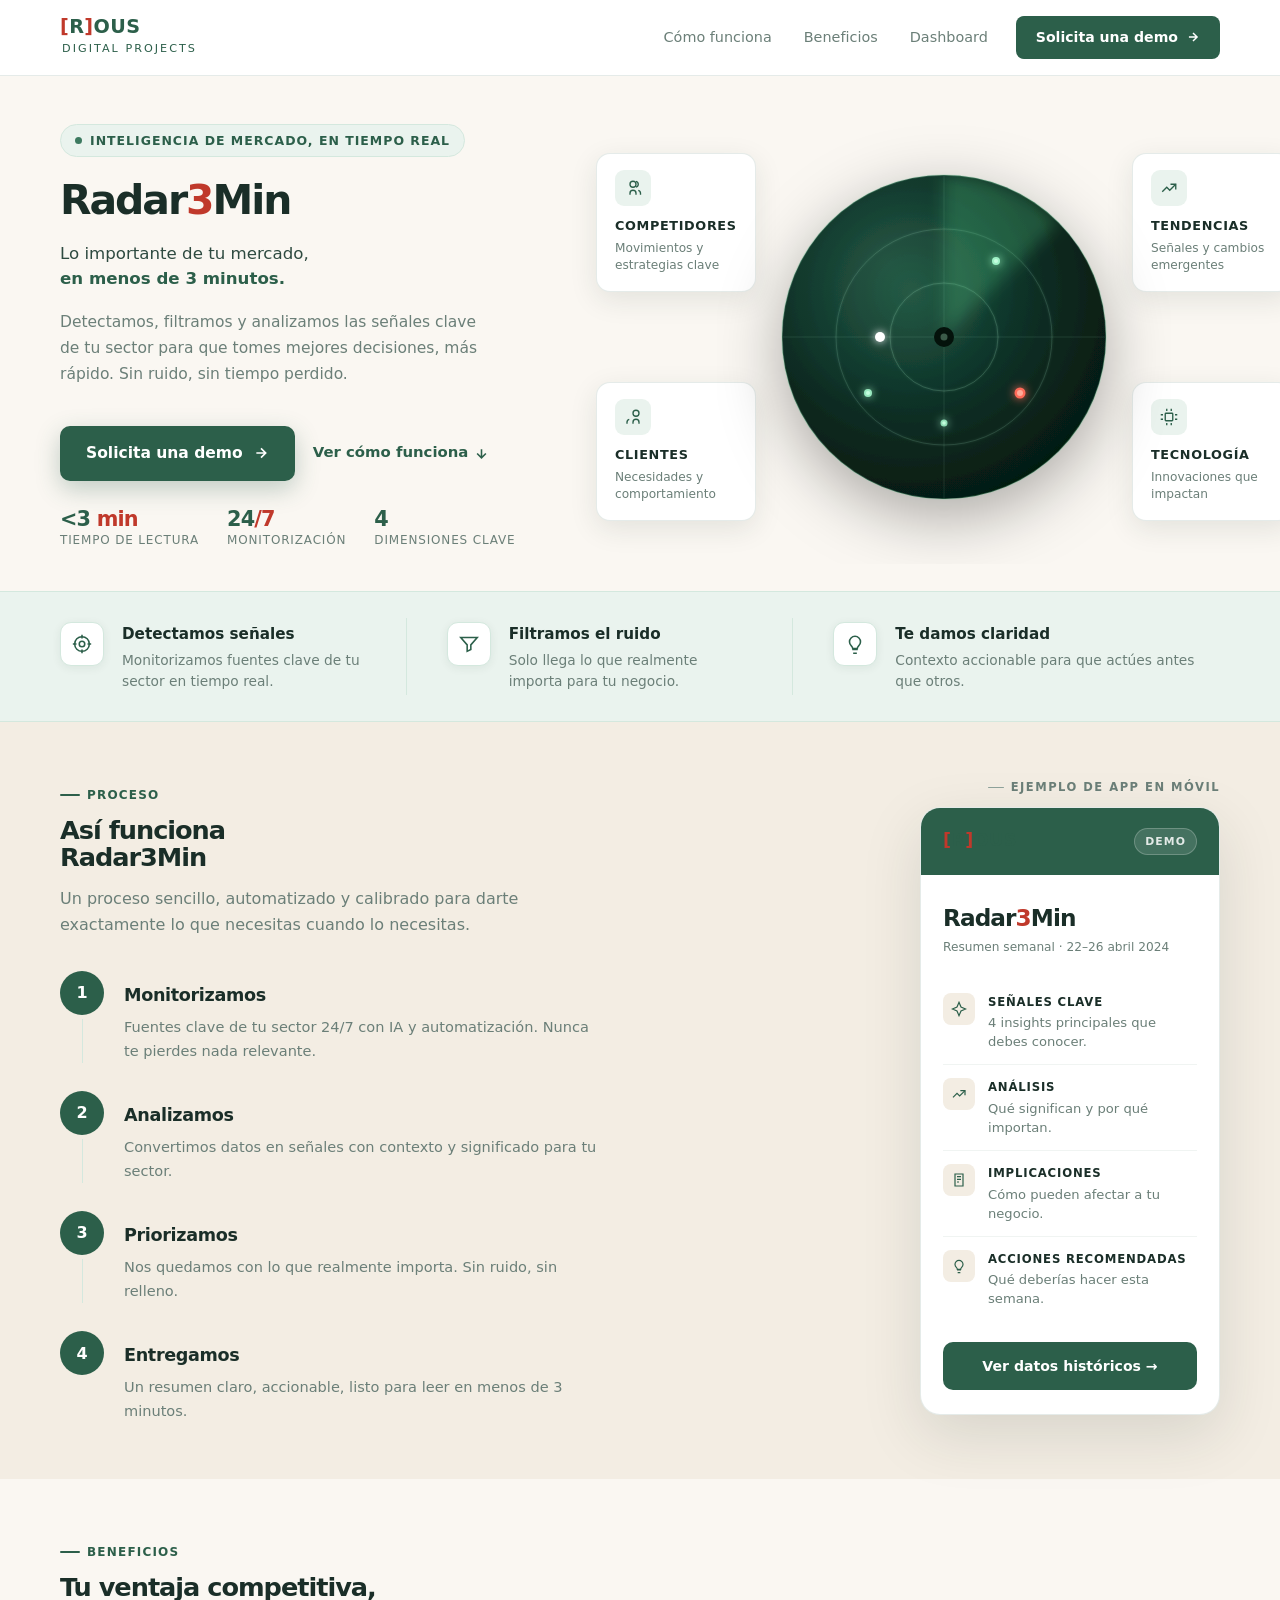
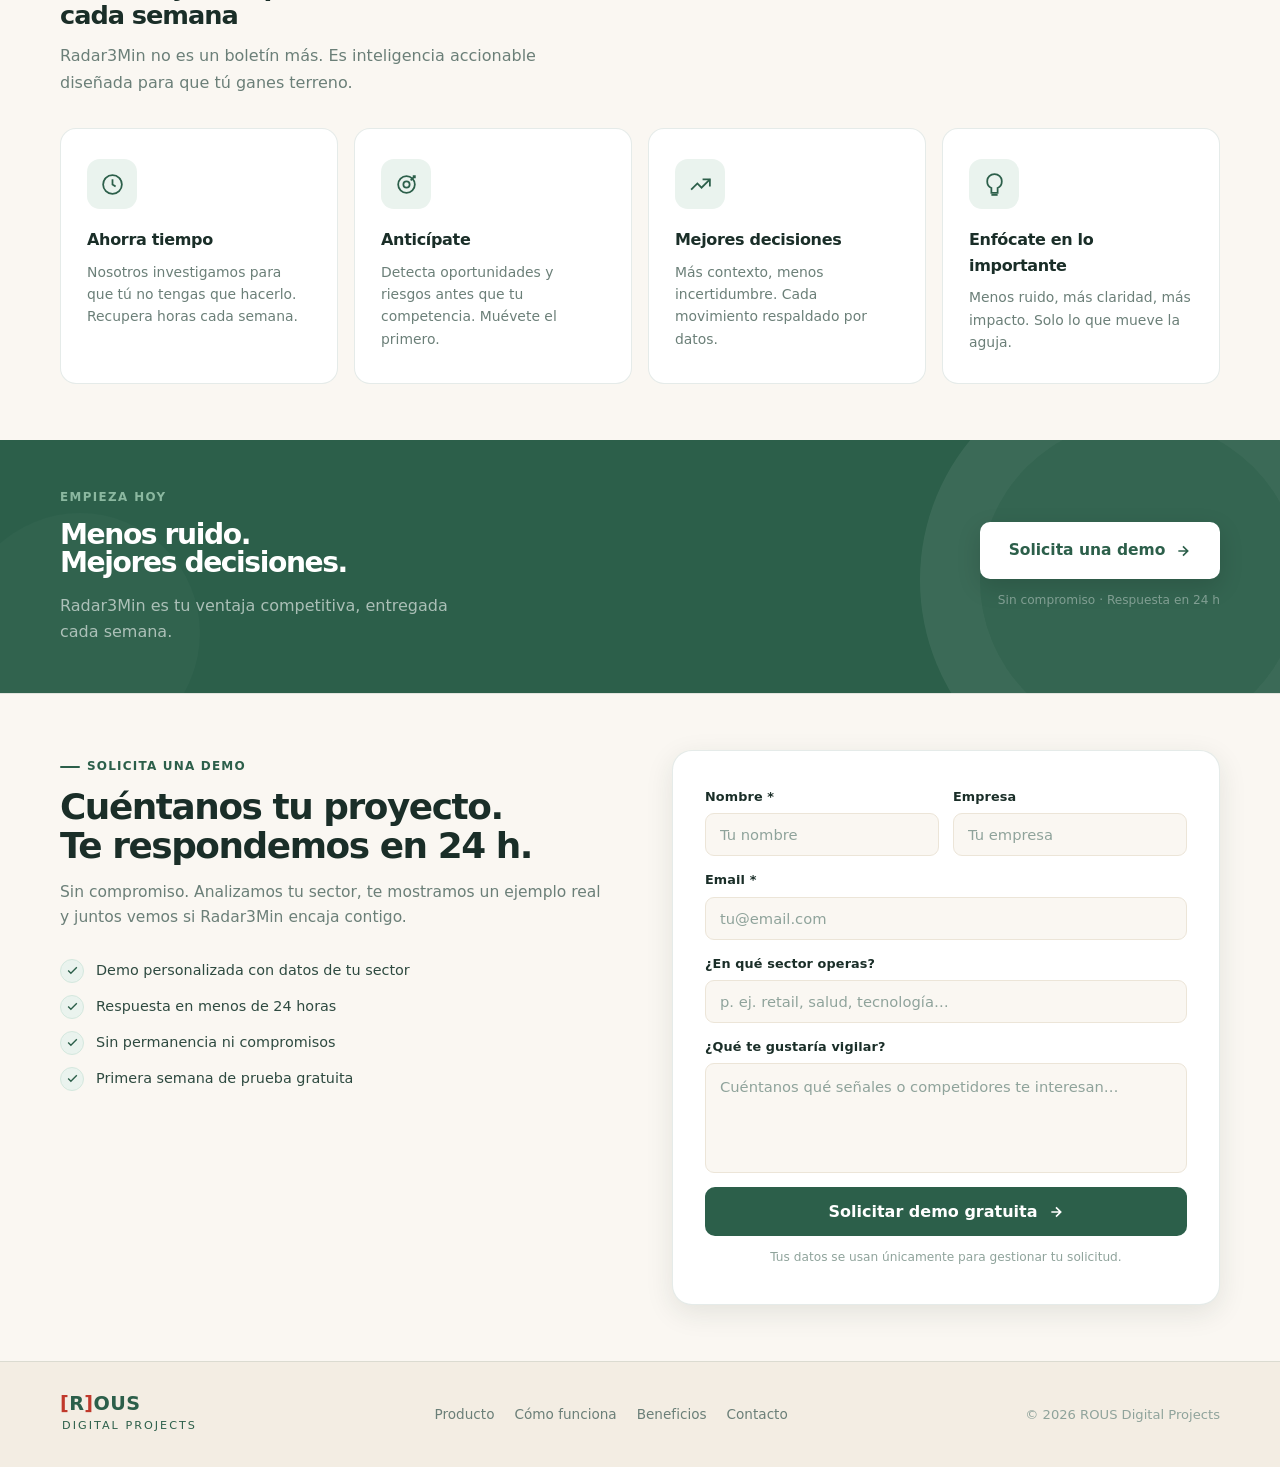
==== commit 08ac8512: "fixed some bugs" ====
--- a/index.html
+++ b/index.html
@@ -65,9 +65,9 @@
       display: flex;
       align-items: baseline;
       gap: 0;
-      font-size: 1.75rem;
-      font-weight: 300;
-      letter-spacing: 0.04em;
+      font-size: 1.2rem;
+      font-weight: 700;
+      letter-spacing: 0.02em;
       line-height: 1;
     }
 
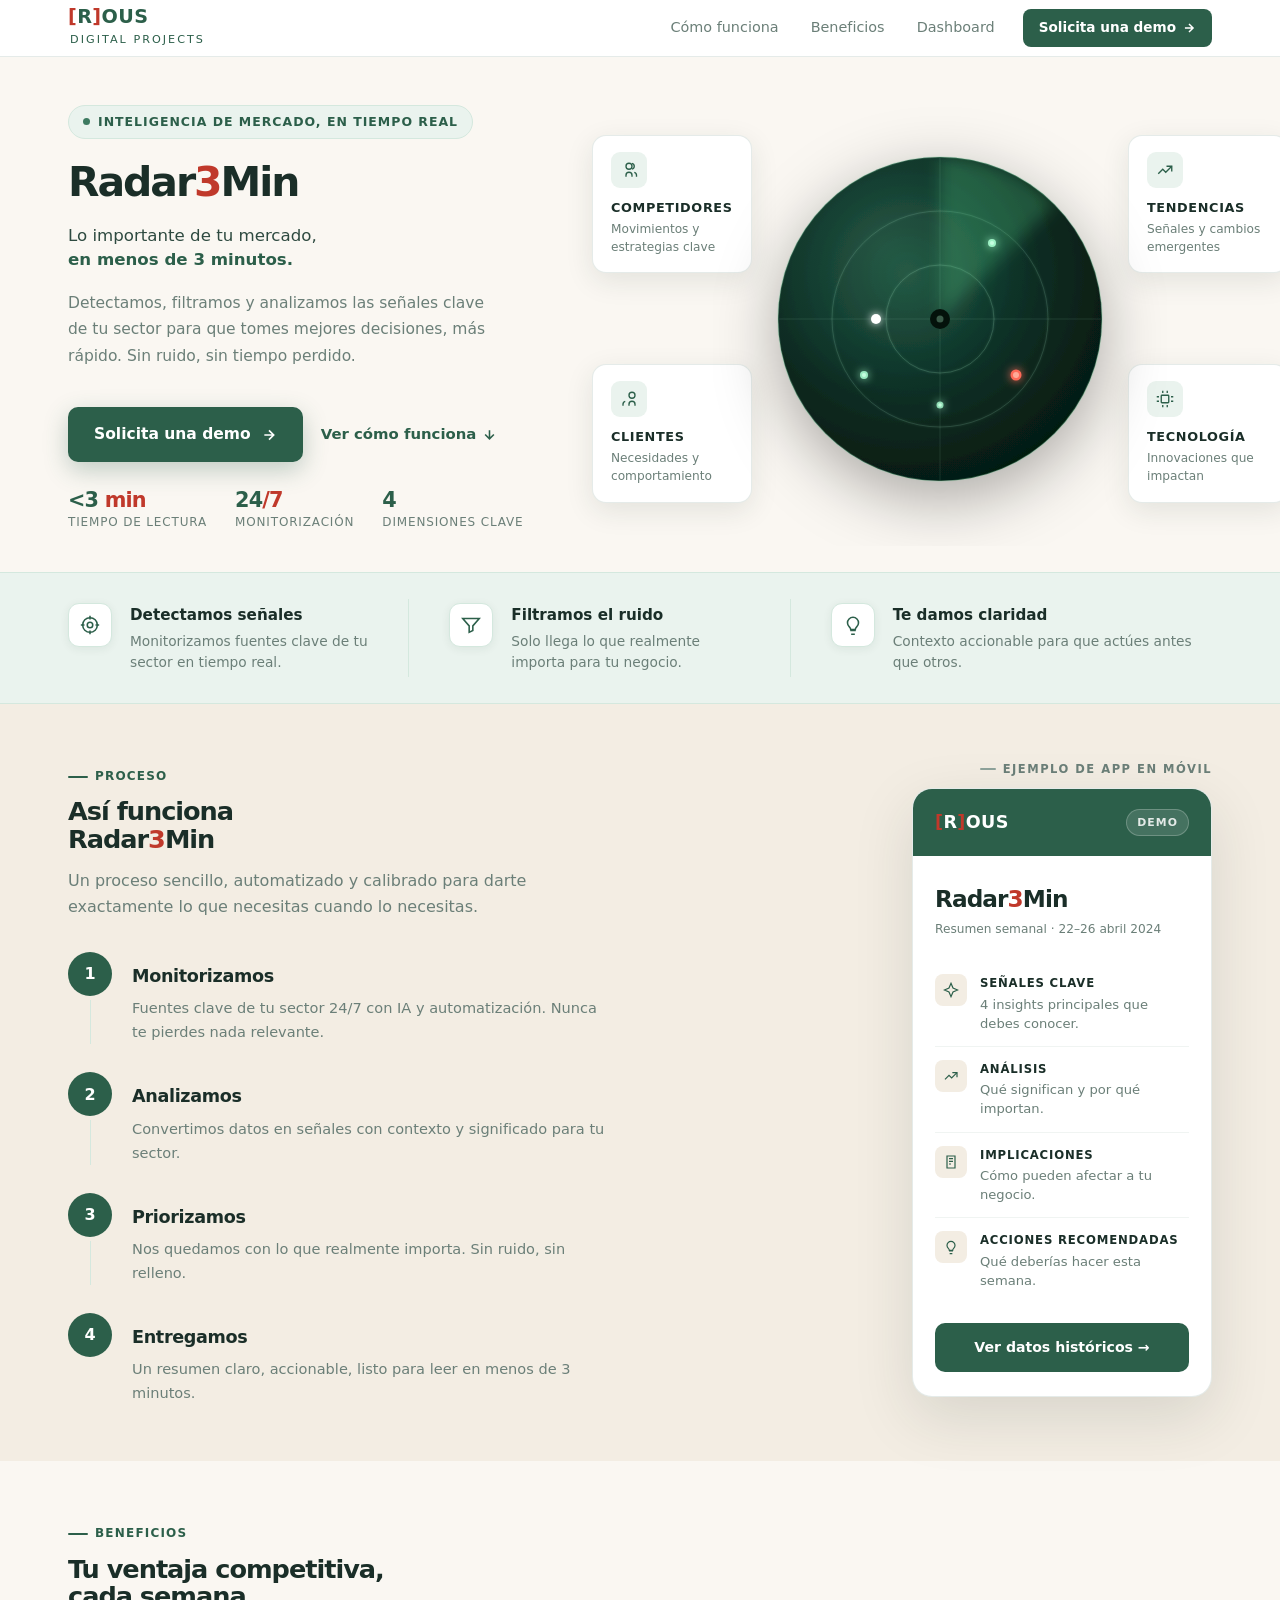
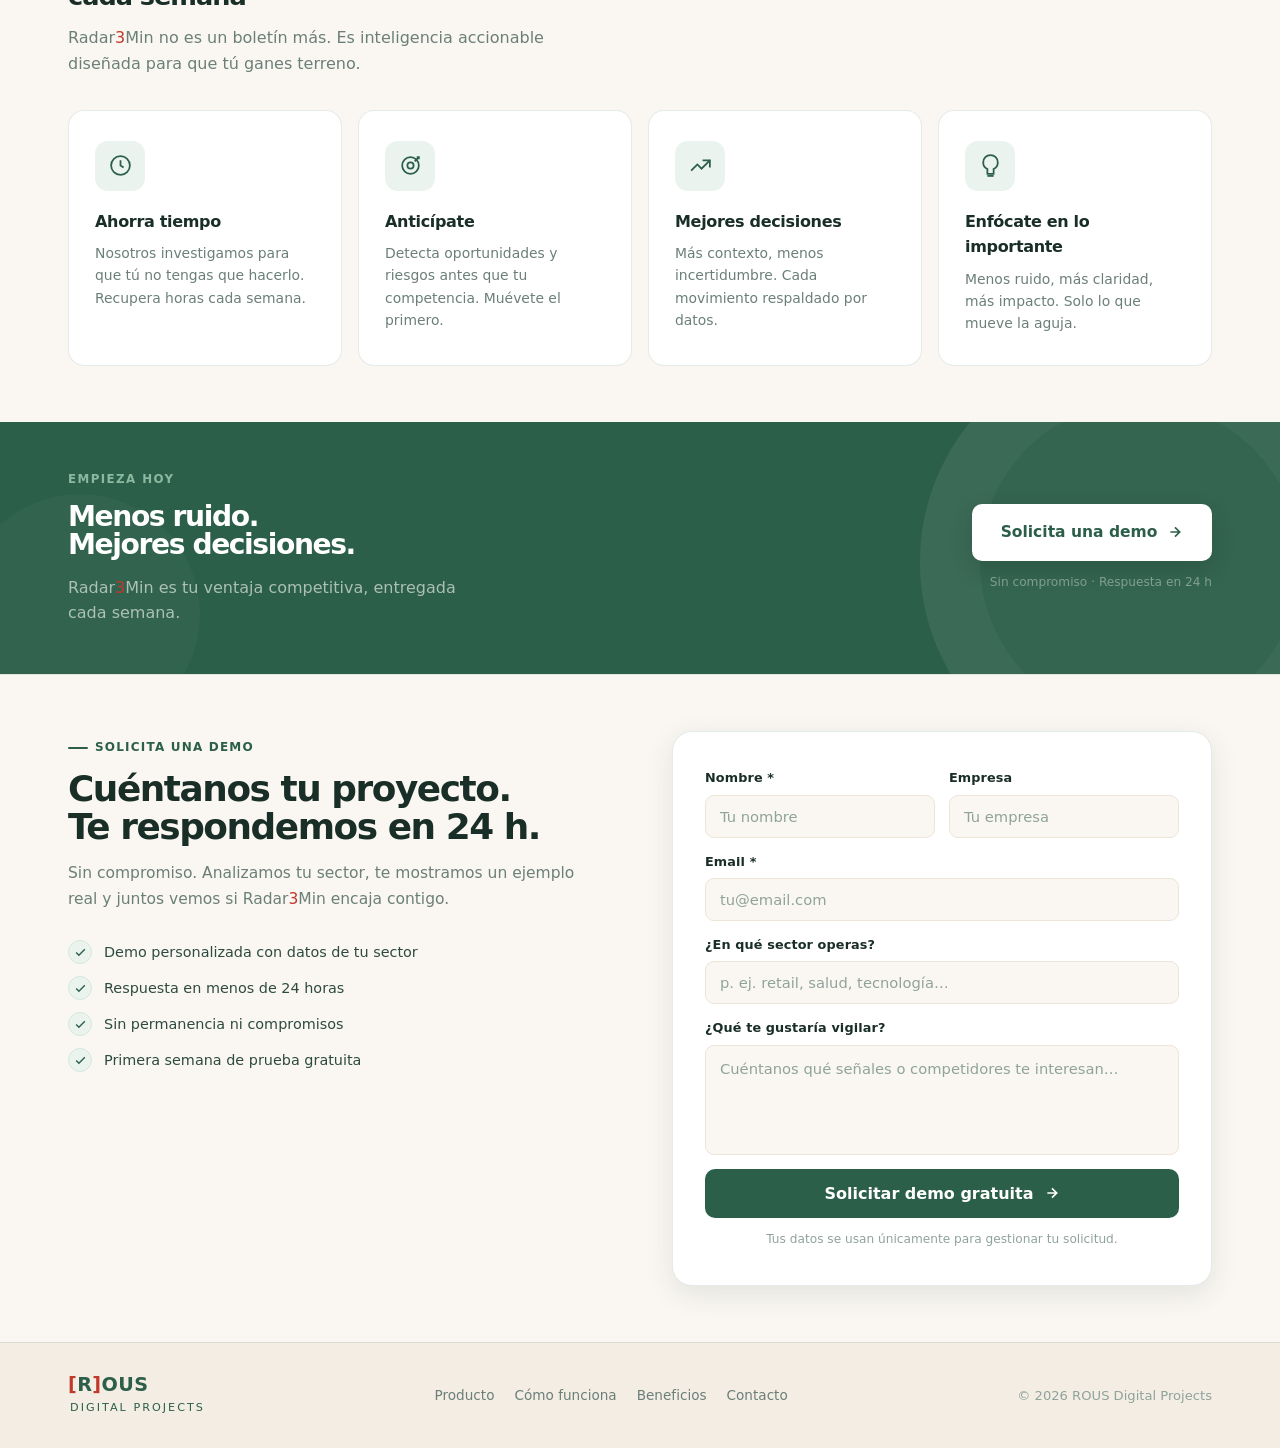
==== commit b76927c4: "js functions and css in separate folders" ====
--- a/index.html
+++ b/index.html
@@ -99,11 +99,6 @@
       color: var(--sage-dark);
     }
 
-    /* on dark backgrounds keep brackets red, rest white */
-    .brand-light .brand-name   { color: white; }
-    .brand-light .brand-letter { color: var(--sage-dark); }
-    .brand-light .brand-ous    { color: var(--sage-dark); }
-    .brand-light .brand-sub    { color: rgba(255,255,255,0.6); }
 
     /* ── HEADER ── */
     header {
@@ -119,7 +114,8 @@
       align-items: center;
       justify-content: space-between;
       gap: 24px;
-      padding: 16px 0;
+      padding: 0;
+      height: 56px;
     }
 
     nav {
@@ -1100,30 +1096,13 @@
       .radar-scene { width: 280px; height: 280px; }
     }
   </style>
+  <link rel="stylesheet" href="./css/header.css">
 </head>
 <body>
 
 <!-- HEADER -->
-<header>
-  <div class="container header-inner">
-    <a class="brand-wrap brand-dark" href="#" aria-label="ROUS Digital Projects">
-      <span class="brand-name">
-        <span class="brand-bracket">[</span><span class="brand-letter">R</span><span class="brand-bracket">]</span><span class="brand-ous">OUS</span>
-      </span>
-      <span class="brand-sub">Digital Projects</span>
-    </a>
-
-    <nav>
-      <a href="#como-funciona">Cómo funciona</a>
-      <a href="#beneficios">Beneficios</a>
-      <a href="./radar_3_min_dashboard.html">Dashboard</a>
-      <a class="nav-cta" href="#demo">
-        Solicita una demo
-        <svg width="14" height="14" viewBox="0 0 24 24" fill="none" stroke="currentColor" stroke-width="2.5"><path d="M5 12h14M12 5l7 7-7 7"/></svg>
-      </a>
-    </nav>
-  </div>
-</header>
+<div id="site-header"></div>
+<script src="./js/header.js"></script>
 
 <!-- HERO -->
 <section class="hero" id="que-es">
@@ -1366,7 +1345,7 @@
   <div class="container how-layout">
     <div>
       <div class="tag">Proceso</div>
-      <h2 class="s-title">Así funciona<br>Radar3Min</h2>
+      <h2 class="s-title">Así funciona<br>Radar<span class="accent">3</span>Min</h2>
       <p class="s-sub">Un proceso sencillo, automatizado y calibrado para darte exactamente lo que necesitas cuando lo necesitas.</p>
 
       <div class="steps">
@@ -1484,7 +1463,7 @@
   <div class="container">
     <div class="tag">Beneficios</div>
     <h2 class="s-title">Tu ventaja competitiva,<br>cada semana</h2>
-    <p class="s-sub">Radar3Min no es un boletín más. Es inteligencia accionable diseñada para que tú ganes terreno.</p>
+    <p class="s-sub">Radar<span class="accent">3</span>Min no es un boletín más. Es inteligencia accionable diseñada para que tú ganes terreno.</p>
 
     <div class="benefits-grid">
       <article class="benefit fade">
@@ -1528,7 +1507,7 @@
     <div>
       <div class="cta-tag">Empieza hoy</div>
       <h2>Menos ruido.<br>Mejores decisiones.</h2>
-      <p>Radar3Min es tu ventaja competitiva, entregada cada semana.</p>
+      <p>Radar<span class="accent">3</span>Min es tu ventaja competitiva, entregada cada semana.</p>
     </div>
 
     <div class="cta-right">
@@ -1548,7 +1527,7 @@
     <div class="demo-left fade">
       <div class="tag">Solicita una demo</div>
       <h2>Cuéntanos tu proyecto.<br>Te respondemos en 24&nbsp;h.</h2>
-      <p>Sin compromiso. Analizamos tu sector, te mostramos un ejemplo real y juntos vemos si Radar3Min encaja contigo.</p>
+      <p>Sin compromiso. Analizamos tu sector, te mostramos un ejemplo real y juntos vemos si Radar<span class="accent">3</span>Min encaja contigo.</p>
 
       <div class="demo-perks">
         <div class="demo-perk">
--- a/css/header.css
+++ b/css/header.css
@@ -0,0 +1,155 @@
+/* ═══════════════════════════════════════
+   HEADER COMPARTIDO — Radar3Min
+   Usado por index.html y radar_3_min_dashboard.html
+   ═══════════════════════════════════════ */
+
+/* ── PRODUCTO ── */
+.accent { color: var(--red); }
+
+/* ── BRAND ── */
+.brand-wrap {
+  display: inline-flex;
+  flex-direction: column;
+  gap: 4px;
+  text-decoration: none;
+}
+
+.brand-name {
+  display: flex;
+  align-items: baseline;
+  gap: 0;
+  font-size: 1.2rem;
+  font-weight: 700;
+  letter-spacing: 0.02em;
+  line-height: 1;
+  color: var(--sage-dark);
+}
+
+.brand-bracket { color: var(--red);       font-weight: 700; }
+.brand-letter  { color: var(--sage-dark); font-weight: 600; }
+.brand-ous     { color: var(--sage-dark); font-weight: 700; }
+
+.brand-sub {
+  font-size: 0.7rem;
+  letter-spacing: 0.18em;
+  text-transform: uppercase;
+  margin-left: 2px;
+  font-weight: 500;
+  color: var(--sage-dark);
+}
+
+/* variante sobre fondo oscuro */
+.brand-light .brand-name   { color: white; }
+.brand-light .brand-letter { color: white; }
+.brand-light .brand-ous    { color: white; }
+.brand-light .brand-sub    { color: rgba(255,255,255,0.6); }
+
+/* ── HEADER ── */
+header {
+  background: white;
+  border-bottom: 1px solid var(--line);
+  position: sticky;
+  top: 0;
+  z-index: 100;
+}
+
+.container {
+  max-width: 1200px;
+  margin: 0 auto;
+  padding: 0 28px;
+  width: 100%;
+}
+
+.header-inner {
+  display: flex;
+  align-items: center;
+  justify-content: space-between;
+  gap: 24px;
+  height: 56px;
+}
+
+/* ── NAV (landing) ── */
+nav {
+  display: flex;
+  align-items: center;
+  gap: 4px;
+}
+
+nav a:not(.nav-cta) {
+  color: var(--muted);
+  font-size: 0.9rem;
+  font-weight: 500;
+  padding: 8px 14px;
+  border-radius: 8px;
+  transition: color 0.18s, background 0.18s;
+}
+
+nav a:not(.nav-cta):hover {
+  color: var(--ink);
+  background: var(--cream2);
+}
+
+.nav-cta {
+  background: var(--sage-dark);
+  color: white;
+  font-size: 0.85rem;
+  font-weight: 600;
+  padding: 8px 16px;
+  border-radius: 8px;
+  display: flex;
+  align-items: center;
+  gap: 6px;
+  transition: background 0.18s;
+}
+
+.nav-cta:hover { background: var(--sage); }
+
+/* ── TOPBAR DASHBOARD ── */
+.topbar-center {
+  display: flex;
+  align-items: center;
+  gap: 6px;
+  background: var(--cream2);
+  border: 1px solid var(--line);
+  border-radius: 8px;
+  padding: 6px 14px;
+  font-size: 0.85rem;
+  color: var(--muted);
+}
+
+.topbar-center svg { color: var(--sage-mid); }
+
+.topbar-right {
+  display: flex;
+  align-items: center;
+  gap: 12px;
+}
+
+.back-link {
+  font-size: 0.83rem;
+  color: var(--muted);
+  display: flex;
+  align-items: center;
+  gap: 6px;
+  transition: color 0.18s;
+  text-decoration: none;
+}
+
+.back-link:hover { color: var(--ink); }
+
+.btn-export {
+  background: var(--sage-dark);
+  color: white;
+  font-size: 0.83rem;
+  font-weight: 600;
+  padding: 8px 16px;
+  border-radius: 8px;
+  display: flex;
+  align-items: center;
+  gap: 7px;
+  border: none;
+  cursor: pointer;
+  transition: background 0.18s;
+}
+
+.btn-export:hover { background: var(--sage); }
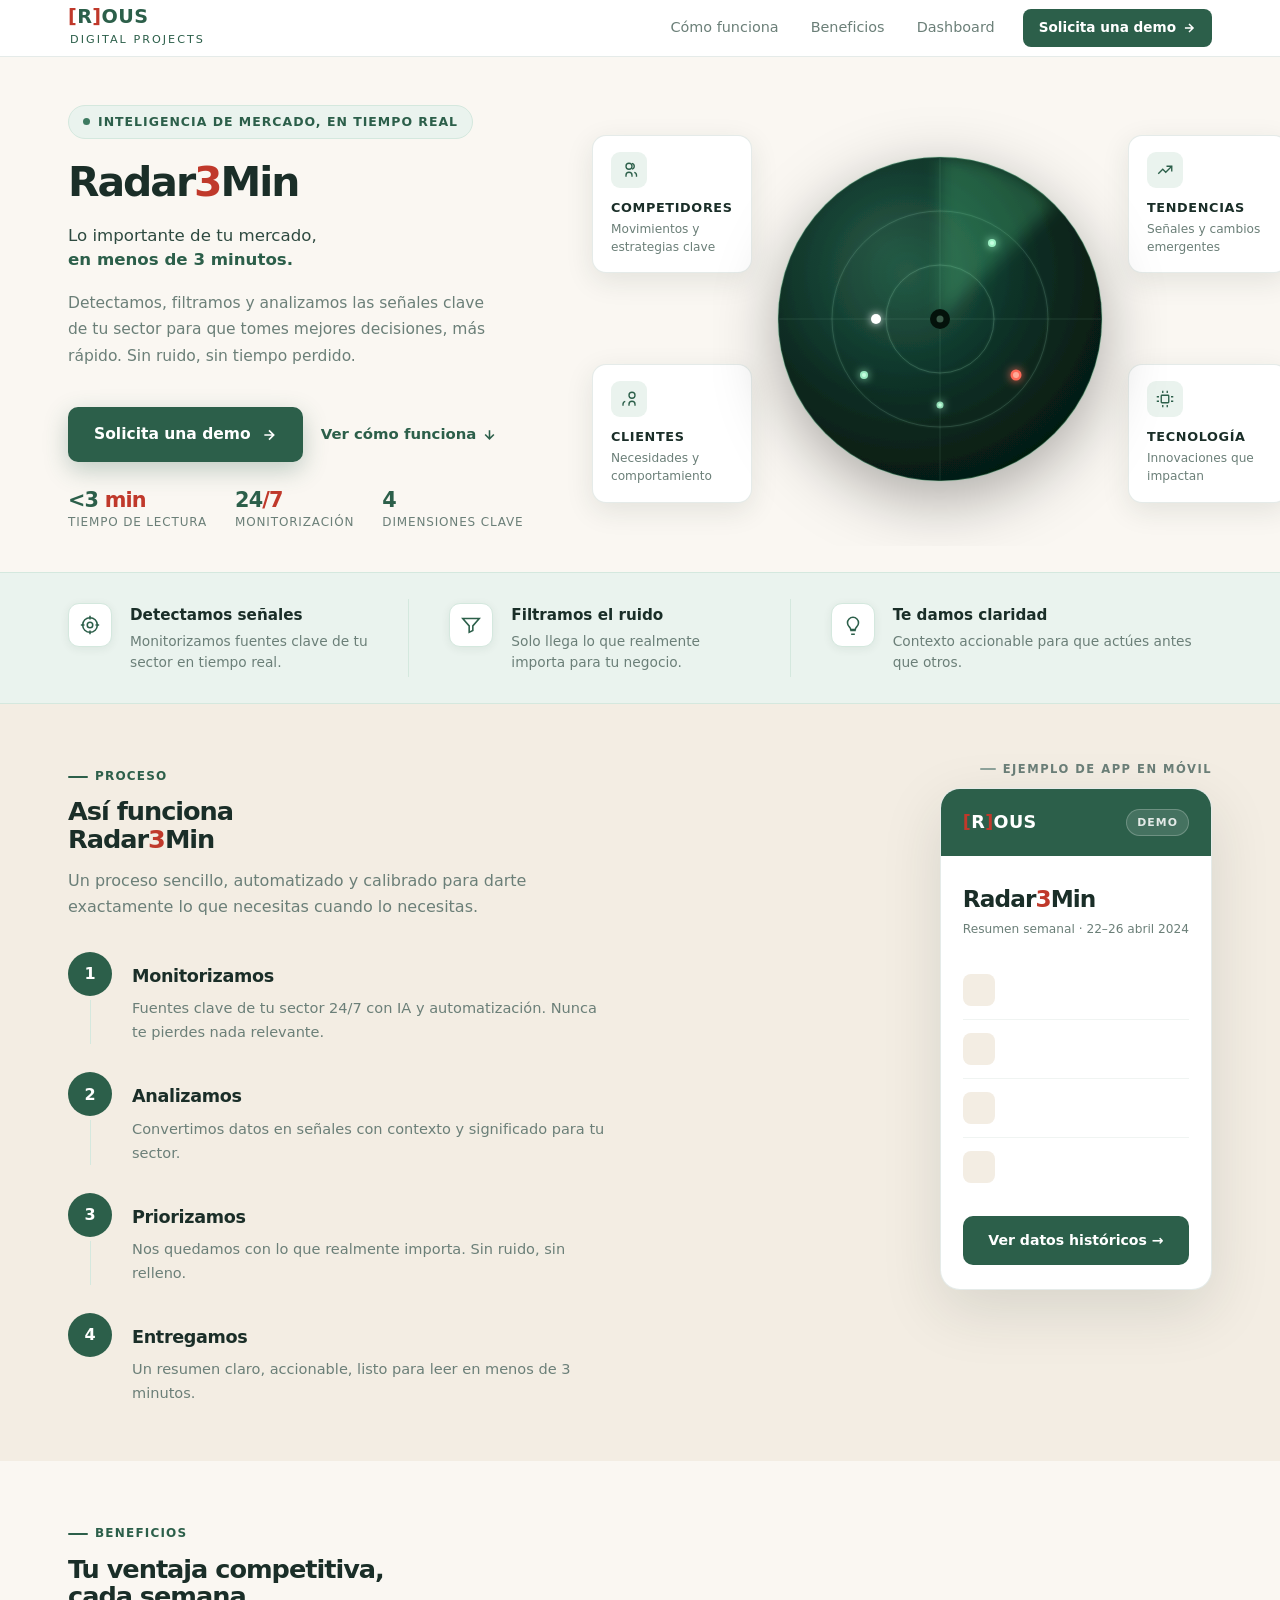
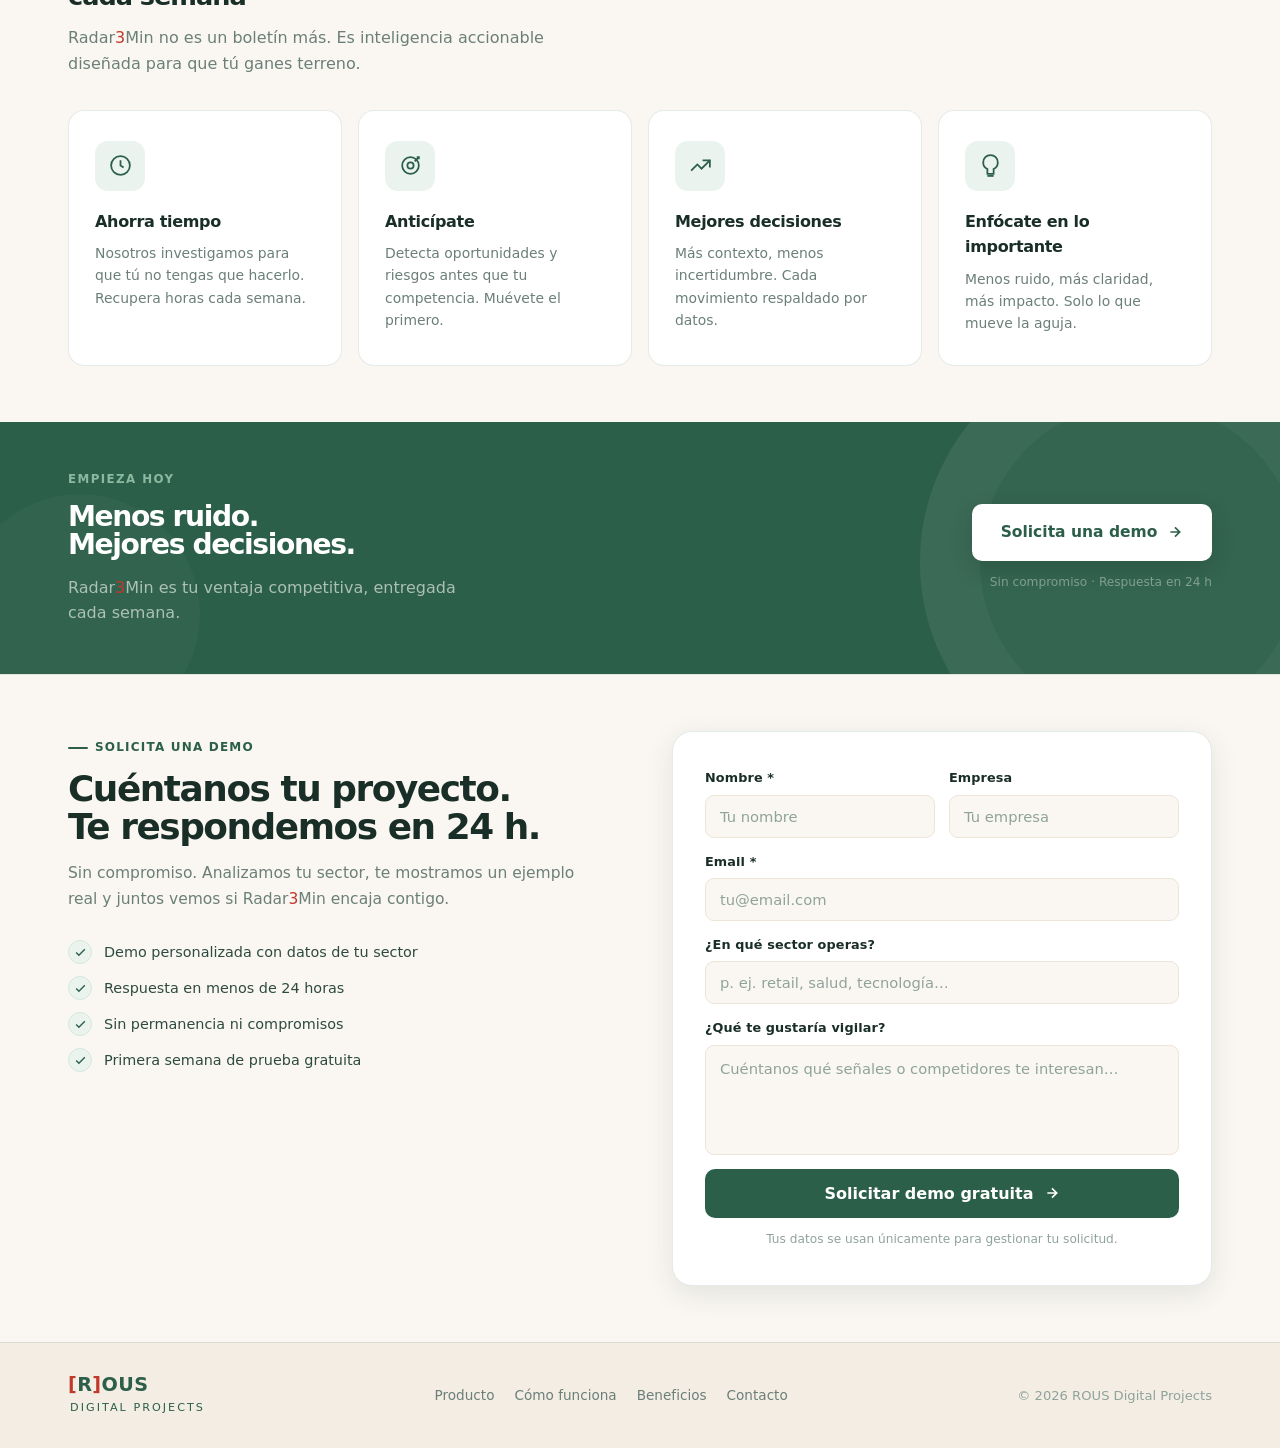
==== commit 3fb35cc5: "new dashboard by sectors" ====
--- a/index.html
+++ b/index.html
@@ -705,6 +705,40 @@
 
     .rc-btn:hover { background: var(--sage); }
 
+    /* ── SECTOR SELECTOR ── */
+    .sector-selector {
+      display: flex;
+      flex-wrap: wrap;
+      gap: 10px;
+      justify-content: center;
+      margin-bottom: 32px;
+    }
+
+    .sector-btn {
+      background: white;
+      border: 1.5px solid var(--line);
+      border-radius: 40px;
+      padding: 10px 20px;
+      font-size: 0.9rem;
+      font-weight: 500;
+      color: var(--muted);
+      cursor: pointer;
+      transition: all 0.2s;
+      font-family: inherit;
+    }
+
+    .sector-btn:hover {
+      border-color: var(--sage-dark);
+      color: var(--sage-dark);
+    }
+
+    .sector-btn.active {
+      background: var(--sage-dark);
+      border-color: var(--sage-dark);
+      color: white;
+      font-weight: 600;
+    }
+
     /* ── BENEFITS ── */
     .benefits-grid {
       display: grid;
@@ -1411,45 +1445,10 @@
         <div class="rc-title">Radar<span class="accent">3</span>Min</div>
         <span class="rc-date">Resumen semanal · 22–26 abril 2024</span>
 
-        <div class="rc-row">
-          <div class="rc-ico">
-            <svg viewBox="0 0 24 24" fill="none" stroke="currentColor"><path d="M12 2l3 7 7 3-7 3-3 7-3-7-7-3 7-3 3-7z"/></svg>
-          </div>
-          <div>
-            <div class="rc-lbl">Señales clave</div>
-            <div class="rc-desc">4 insights principales que debes conocer.</div>
-          </div>
-        </div>
-
-        <div class="rc-row">
-          <div class="rc-ico">
-            <svg viewBox="0 0 24 24" fill="none" stroke="currentColor"><path d="M3 17l6-6 4 4 8-8"/><path d="M14 7h7v7"/></svg>
-          </div>
-          <div>
-            <div class="rc-lbl">Análisis</div>
-            <div class="rc-desc">Qué significan y por qué importan.</div>
-          </div>
-        </div>
-
-        <div class="rc-row">
-          <div class="rc-ico">
-            <svg viewBox="0 0 24 24" fill="none" stroke="currentColor"><path d="M6 3h12v18H6z"/><path d="M9 7h6M9 11h6M9 15h3"/></svg>
-          </div>
-          <div>
-            <div class="rc-lbl">Implicaciones</div>
-            <div class="rc-desc">Cómo pueden afectar a tu negocio.</div>
-          </div>
-        </div>
-
-        <div class="rc-row">
-          <div class="rc-ico">
-            <svg viewBox="0 0 24 24" fill="none" stroke="currentColor"><path d="M9 18h6M10 22h4M8 14a6 6 0 1 1 8 0c-1 1-1.5 2-1.5 3h-5c0-1-.5-2-1.5-3z"/></svg>
-          </div>
-          <div>
-            <div class="rc-lbl">Acciones recomendadas</div>
-            <div class="rc-desc">Qué deberías hacer esta semana.</div>
-          </div>
-        </div>
+        <div class="rc-row"><div class="rc-ico" id="rc-ico-0"></div><div><div class="rc-lbl" id="rc-lbl-0"></div><div class="rc-desc" id="rc-desc-0"></div></div></div>
+        <div class="rc-row"><div class="rc-ico" id="rc-ico-1"></div><div><div class="rc-lbl" id="rc-lbl-1"></div><div class="rc-desc" id="rc-desc-1"></div></div></div>
+        <div class="rc-row"><div class="rc-ico" id="rc-ico-2"></div><div><div class="rc-lbl" id="rc-lbl-2"></div><div class="rc-desc" id="rc-desc-2"></div></div></div>
+        <div class="rc-row"><div class="rc-ico" id="rc-ico-3"></div><div><div class="rc-lbl" id="rc-lbl-3"></div><div class="rc-desc" id="rc-desc-3"></div></div></div>
 
         <a class="rc-btn" href="./radar_3_min_dashboard.html">Ver datos históricos →</a>
       </div>
@@ -1558,11 +1557,13 @@
     </div>
 
     <div class="demo-form fade d1">
-      <form action="https://formsubmit.co/info@rosaliacontrerasmoreira.com" method="POST">
+      <form id="demo-form" action="https://formsubmit.co/info@rosaliacontrerasmoreira.com" method="POST">
         <!-- formsubmit config -->
         <input type="hidden" name="_subject"  value="Nueva solicitud de demo · Radar3Min">
         <input type="hidden" name="_captcha"  value="false">
         <input type="hidden" name="_template" value="table">
+        <!-- honeypot: los bots rellenan esto, los humanos no lo ven -->
+        <input type="text" name="_honey" style="display:none" tabindex="-1" autocomplete="off">
         <input type="hidden" name="_next"     value="https://radar.rosaliacontrerasmoreira.com/gracias.html">
 
         <div class="form-row">
@@ -1627,6 +1628,76 @@
     { threshold: 0.12 }
   );
   document.querySelectorAll('.fade').forEach(el => obs.observe(el));
+
+  // ── SECTOR SELECTOR ──
+  const sectores = {
+    inmobiliaria: {
+      badge: 'Inmobiliarias',
+      señales: [
+        { ico: '📉', lbl: 'Mercado', desc: 'El Euríbor baja por 3er mes consecutivo: mejora el acceso a hipotecas.' },
+        { ico: '🏢', lbl: 'Competidores', desc: 'Agencia rival abre 2ª oficina en tu zona con comisiones reducidas.' },
+        { ico: '📋', lbl: 'Regulación', desc: 'Nueva limitación de alquiler en Madrid entra en vigor en julio.' },
+        { ico: '📍', lbl: 'Tendencias', desc: 'Demanda de vivienda en periferia urbana sube un 18% este trimestre.' }
+      ]
+    },
+    retail: {
+      badge: 'Retail',
+      señales: [
+        { ico: '🛒', lbl: 'Competidores', desc: 'Amazon lanza categoría que compite directamente con tu producto estrella.' },
+        { ico: '🌱', lbl: 'Tendencias', desc: 'Consumidores priorizan marcas sostenibles: +34% en intención de compra.' },
+        { ico: '📋', lbl: 'Regulación', desc: 'Nueva normativa de devoluciones online obliga a cambios en tu política.' },
+        { ico: '💸', lbl: 'Clientes', desc: 'Ticket medio cae un 8% en tu segmento de precio este mes.' }
+      ]
+    },
+    restauracion: {
+      badge: 'Restauración',
+      señales: [
+        { ico: '🍽️', lbl: 'Competidores', desc: 'Nueva cadena abre local a 300m con oferta similar y precios un 15% menores.' },
+        { ico: '🥗', lbl: 'Tendencias', desc: 'Búsquedas de menús plant-based en tu zona han subido un 41% este mes.' },
+        { ico: '📋', lbl: 'Regulación', desc: 'Cambios obligatorios en etiquetado de alérgenos desde enero 2025.' },
+        { ico: '📱', lbl: 'Clientes', desc: 'Las reservas online superan ya al walk-in: el 58% reserva con al menos 2 días.' }
+      ]
+    },
+    clinicas: {
+      badge: 'Clínicas',
+      señales: [
+        { ico: '🏥', lbl: 'Competidores', desc: 'Nueva clínica abre a 500m con precios de captación agresivos en estética.' },
+        { ico: '📋', lbl: 'Regulación', desc: 'Cambios en prescripción de tratamientos estéticos: nuevos requisitos legales.' },
+        { ico: '🧬', lbl: 'Tendencias', desc: 'Medicina preventiva: +56% en consultas online en los últimos 3 meses.' },
+        { ico: '⭐', lbl: 'Clientes', desc: 'El 74% de pacientes elige clínica basándose en reseñas de Google.' }
+      ]
+    }
+  };
+
+  function activarSector(sector) {
+    const data = sectores[sector];
+    document.getElementById('rc-sector-badge').textContent = data.badge;
+    data.señales.forEach((s, i) => {
+      document.getElementById('rc-ico-' + i).textContent = s.ico;
+      document.getElementById('rc-lbl-' + i).textContent = s.lbl;
+      document.getElementById('rc-desc-' + i).textContent = s.desc;
+    });
+    document.querySelectorAll('.sector-btn').forEach(btn => {
+      btn.classList.toggle('active', btn.dataset.sector === sector);
+    });
+  }
+
+  document.querySelectorAll('.sector-btn').forEach(btn => {
+    btn.addEventListener('click', () => activarSector(btn.dataset.sector));
+  });
+
+  // inicializar con el primer sector
+  activarSector('inmobiliaria');
+
+  // ── ANTI-BOT: tiempo mínimo de 3 segundos en la página ──
+  const formLoadTime = Date.now();
+  document.getElementById('demo-form').addEventListener('submit', function(e) {
+    const elapsed = Date.now() - formLoadTime;
+    if (elapsed < 3000) {
+      e.preventDefault();
+      return false; // bot detectado: envío demasiado rápido
+    }
+  });
 </script>
 </body>
 </html>
